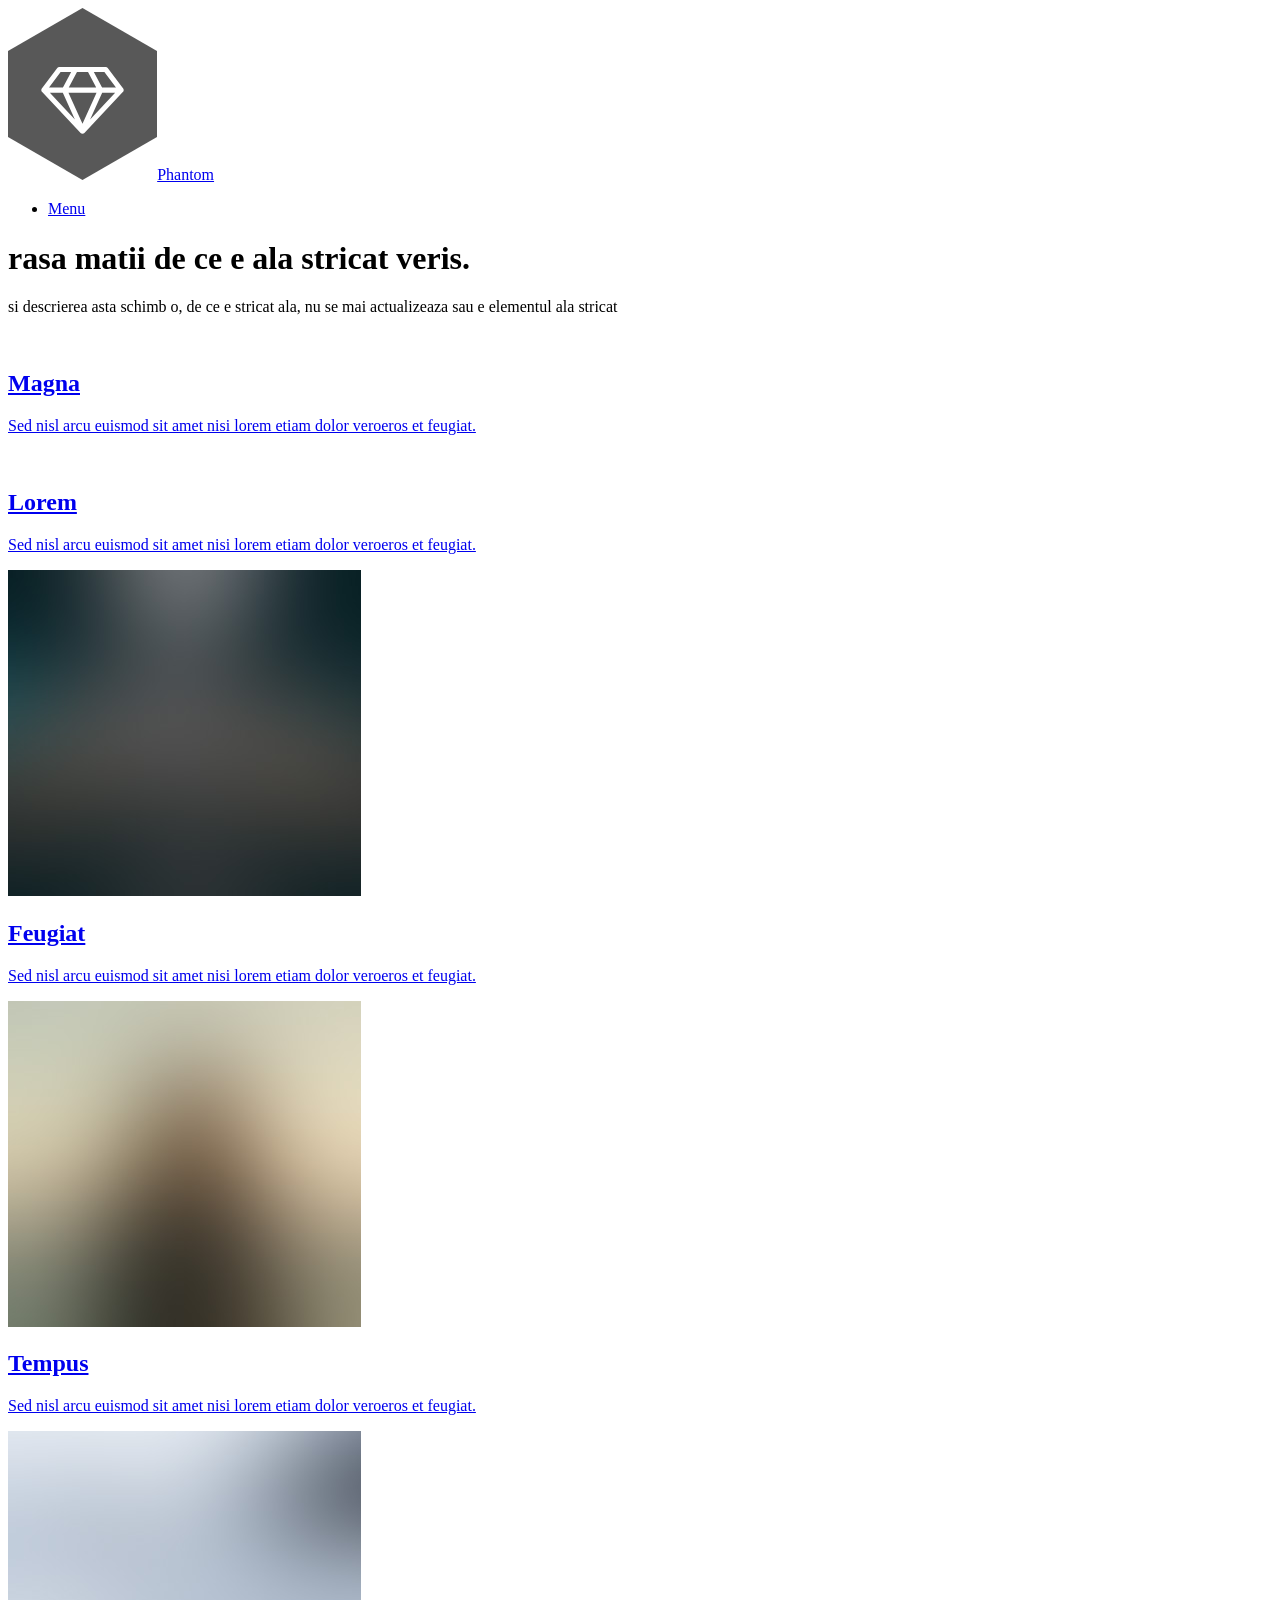
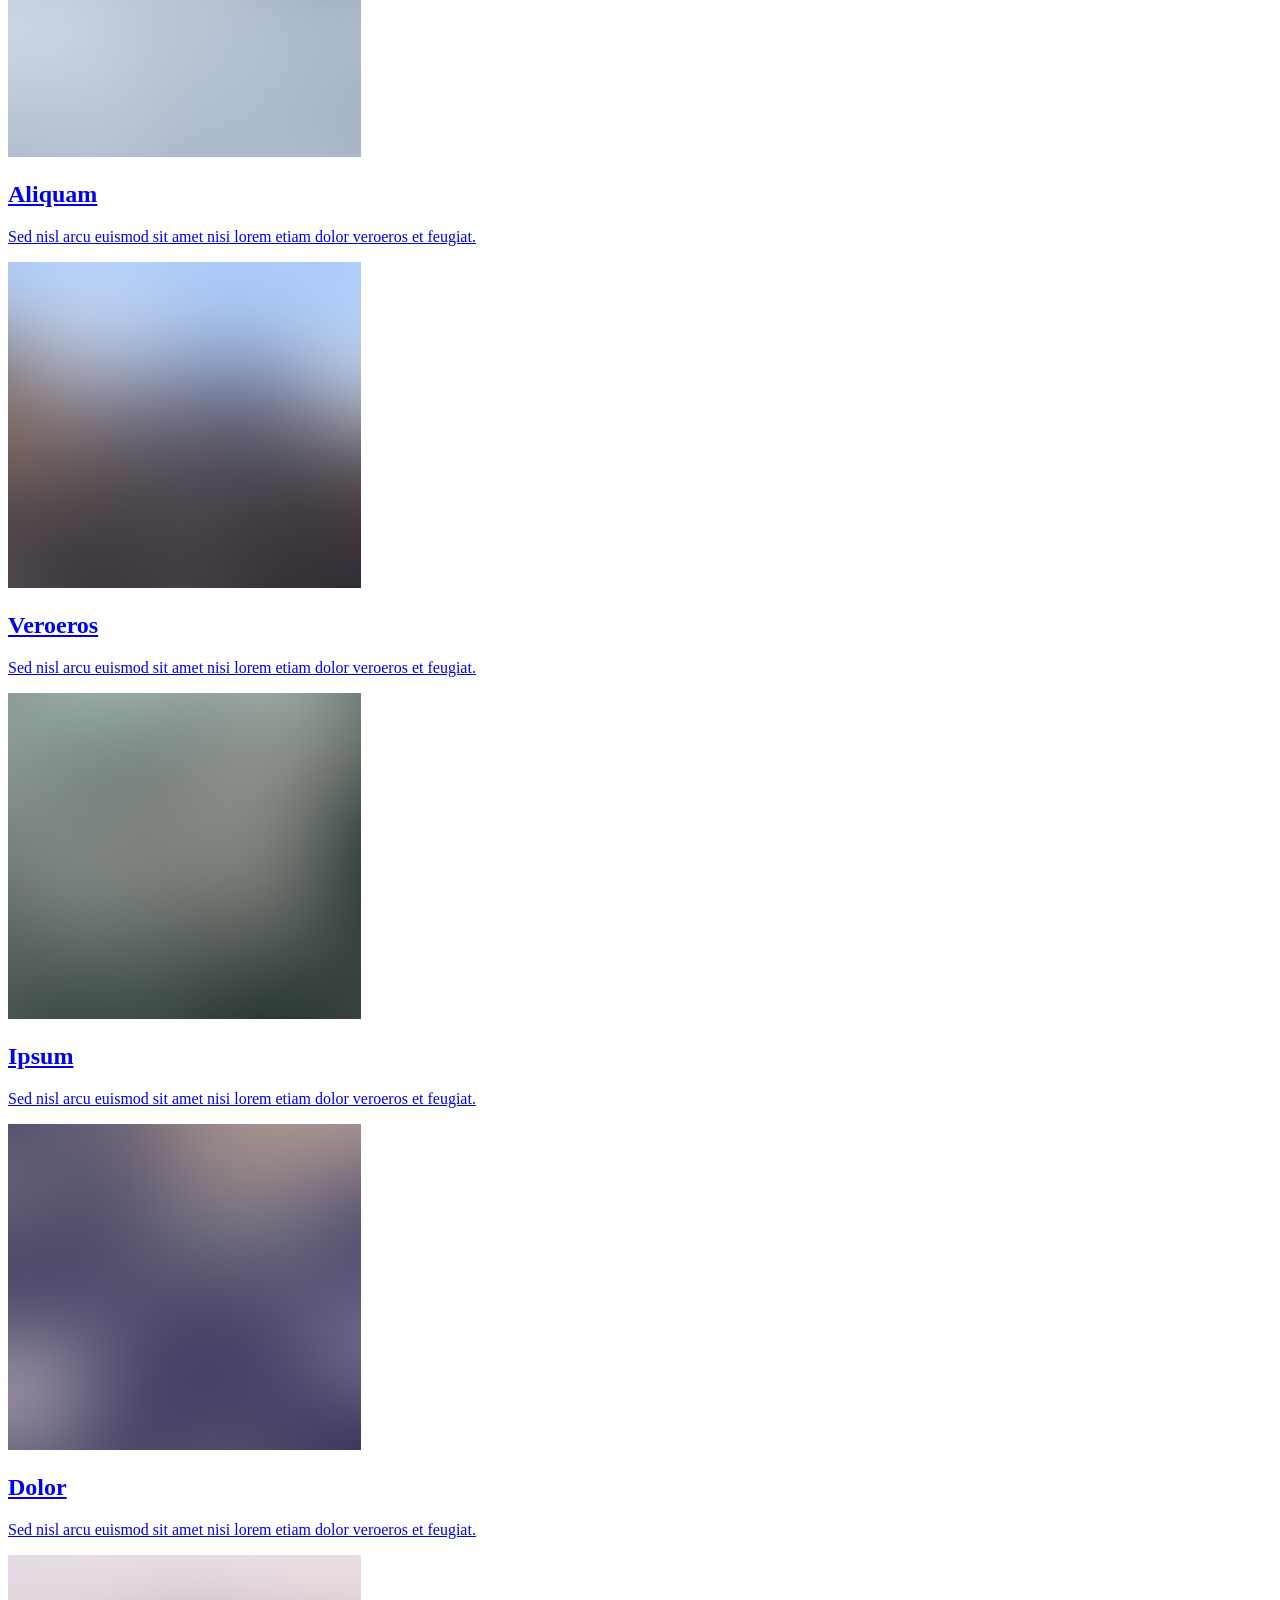
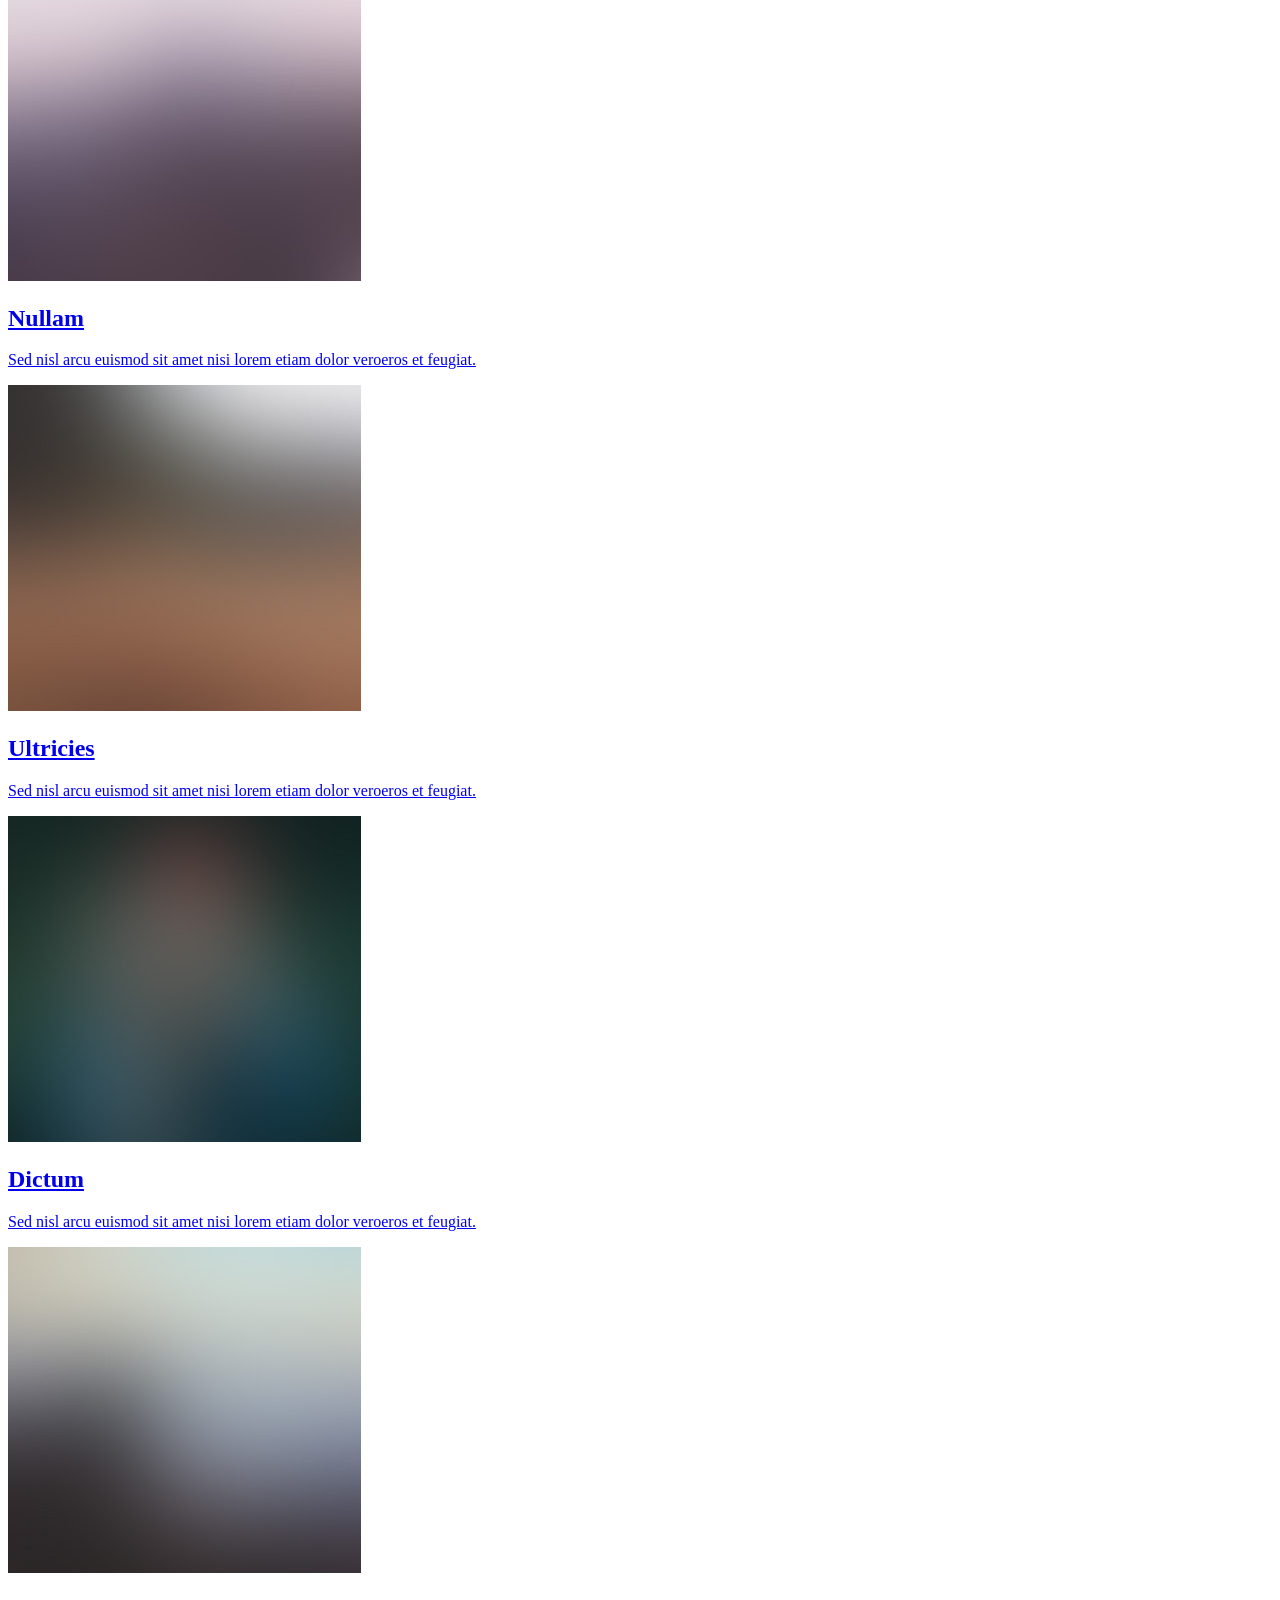
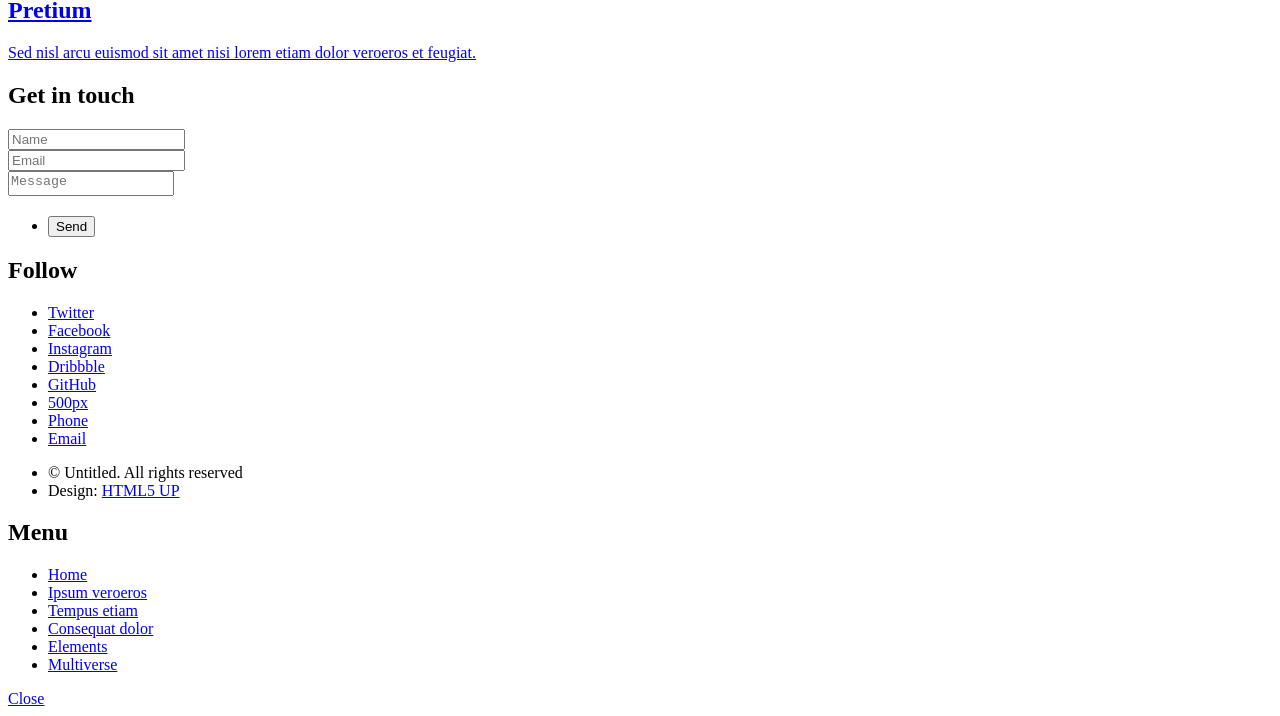
==== index.html @ 60077bcd "start from 0" ====
<!DOCTYPE HTML>
<!--
	Phantom by HTML5 UP
	html5up.net | @ajlkn
	Free for personal and commercial use under the CCA 3.0 license (html5up.net/license)
-->
<html>
	<head>
		<title>Phantom by HTML5 UP</title>
		<meta charset="utf-8" />
		<meta name="viewport" content="width=device-width, initial-scale=1, user-scalable=no" />
		<link rel="stylesheet" href="assets/css/main.css" />
		<noscript><link rel="stylesheet" href="assets/css/noscript.css" /></noscript>
	</head>
	<body class="is-preload">
		<!-- Wrapper -->
			<div id="wrapper">

				<!-- Header -->
					<header id="header">
						<div class="inner">

							<!-- Logo -->
								<a href="index.html" class="logo">
									<span class="symbol"><img src="images/logo.svg" alt="" /></span><span class="title">Phantom</span>
								</a>

							<!-- Nav -->
								<nav>
									<ul>
										<li><a href="#menu">Menu</a></li>
									</ul>
								</nav>

						</div>
					</header>

				<!-- Menu -->
					<nav id="menu">
						<h2>Menu</h2>
						<ul>
							<li><a href="index.html">Home</a></li>
							<li><a href="generic.html">Ipsum veroeros</a></li>
							<li><a href="generic.html">Tempus etiam</a></li>
							<li><a href="generic.html">Consequat dolor</a></li>
							<li><a href="elements.html">Elements</a></li>
							<li><a href="multiverse/index.html">Multiverse</a></li>
						</ul>
					</nav>

				<!-- Main -->
					<div id="main">
						<div class="inner">
							<header>
								<h1>rasa matii de ce e ala stricat veris</a>.</h1>
								<p>
									si descrierea asta schimb o, de ce e stricat ala, nu se mai actualizeaza sau e elementul ala stricat
								</p>
							</header>
							<section class="tiles">
								<article class="style1">
									<span class="image">
										<img src="images/pic01.jpg" alt="" />
									</span>
									<a href="generic.html">
										<h2>Magna</h2>
										<div class="content">
											<p>Sed nisl arcu euismod sit amet nisi lorem etiam dolor veroeros et feugiat.</p>
										</div>
									</a>
								</article>
								<article class="style2">
									<span class="image">
										<img src="images/pic02.jpg" alt="" />
									</span>
									<a href="generic.html">
										<h2>Lorem</h2>
										<div class="content">
											<p>Sed nisl arcu euismod sit amet nisi lorem etiam dolor veroeros et feugiat.</p>
										</div>
									</a>
								</article>
								<article class="style3">
									<span class="image">
										<img src="images/pic03.jpg" alt="" />
									</span>
									<a href="generic.html">
										<h2>Feugiat</h2>
										<div class="content">
											<p>Sed nisl arcu euismod sit amet nisi lorem etiam dolor veroeros et feugiat.</p>
										</div>
									</a>
								</article>
								<article class="style4">
									<span class="image">
										<img src="images/pic04.jpg" alt="" />
									</span>
									<a href="generic.html">
										<h2>Tempus</h2>
										<div class="content">
											<p>Sed nisl arcu euismod sit amet nisi lorem etiam dolor veroeros et feugiat.</p>
										</div>
									</a>
								</article>
								<article class="style5">
									<span class="image">
										<img src="images/pic05.jpg" alt="" />
									</span>
									<a href="generic.html">
										<h2>Aliquam</h2>
										<div class="content">
											<p>Sed nisl arcu euismod sit amet nisi lorem etiam dolor veroeros et feugiat.</p>
										</div>
									</a>
								</article>
								<article class="style6">
									<span class="image">
										<img src="images/pic06.jpg" alt="" />
									</span>
									<a href="generic.html">
										<h2>Veroeros</h2>
										<div class="content">
											<p>Sed nisl arcu euismod sit amet nisi lorem etiam dolor veroeros et feugiat.</p>
										</div>
									</a>
								</article>
								<article class="style2">
									<span class="image">
										<img src="images/pic07.jpg" alt="" />
									</span>
									<a href="generic.html">
										<h2>Ipsum</h2>
										<div class="content">
											<p>Sed nisl arcu euismod sit amet nisi lorem etiam dolor veroeros et feugiat.</p>
										</div>
									</a>
								</article>
								<article class="style3">
									<span class="image">
										<img src="images/pic08.jpg" alt="" />
									</span>
									<a href="generic.html">
										<h2>Dolor</h2>
										<div class="content">
											<p>Sed nisl arcu euismod sit amet nisi lorem etiam dolor veroeros et feugiat.</p>
										</div>
									</a>
								</article>
								<article class="style1">
									<span class="image">
										<img src="images/pic09.jpg" alt="" />
									</span>
									<a href="generic.html">
										<h2>Nullam</h2>
										<div class="content">
											<p>Sed nisl arcu euismod sit amet nisi lorem etiam dolor veroeros et feugiat.</p>
										</div>
									</a>
								</article>
								<article class="style5">
									<span class="image">
										<img src="images/pic10.jpg" alt="" />
									</span>
									<a href="generic.html">
										<h2>Ultricies</h2>
										<div class="content">
											<p>Sed nisl arcu euismod sit amet nisi lorem etiam dolor veroeros et feugiat.</p>
										</div>
									</a>
								</article>
								<article class="style6">
									<span class="image">
										<img src="images/pic11.jpg" alt="" />
									</span>
									<a href="generic.html">
										<h2>Dictum</h2>
										<div class="content">
											<p>Sed nisl arcu euismod sit amet nisi lorem etiam dolor veroeros et feugiat.</p>
										</div>
									</a>
								</article>
								<article class="style4">
									<span class="image">
										<img src="images/pic12.jpg" alt="" />
									</span>
									<a href="generic.html">
										<h2>Pretium</h2>
										<div class="content">
											<p>Sed nisl arcu euismod sit amet nisi lorem etiam dolor veroeros et feugiat.</p>
										</div>
									</a>
								</article>
							</section>
						</div>
					</div>

				<!-- Footer -->
					<footer id="footer">
						<div class="inner">
							<section>
								<h2>Get in touch</h2>
								<form method="post" action="#">
									<div class="fields">
										<div class="field half">
											<input type="text" name="name" id="name" placeholder="Name" />
										</div>
										<div class="field half">
											<input type="email" name="email" id="email" placeholder="Email" />
										</div>
										<div class="field">
											<textarea name="message" id="message" placeholder="Message"></textarea>
										</div>
									</div>
									<ul class="actions">
										<li><input type="submit" value="Send" class="primary" /></li>
									</ul>
								</form>
							</section>
							<section>
								<h2>Follow</h2>
								<ul class="icons">
									<li><a href="#" class="icon brands style2 fa-twitter"><span class="label">Twitter</span></a></li>
									<li><a href="#" class="icon brands style2 fa-facebook-f"><span class="label">Facebook</span></a></li>
									<li><a href="#" class="icon brands style2 fa-instagram"><span class="label">Instagram</span></a></li>
									<li><a href="#" class="icon brands style2 fa-dribbble"><span class="label">Dribbble</span></a></li>
									<li><a href="#" class="icon brands style2 fa-github"><span class="label">GitHub</span></a></li>
									<li><a href="#" class="icon brands style2 fa-500px"><span class="label">500px</span></a></li>
									<li><a href="#" class="icon solid style2 fa-phone"><span class="label">Phone</span></a></li>
									<li><a href="#" class="icon solid style2 fa-envelope"><span class="label">Email</span></a></li>
								</ul>
							</section>
							<ul class="copyright">
								<li>&copy; Untitled. All rights reserved</li><li>Design: <a href="http://html5up.net">HTML5 UP</a></li>
							</ul>
						</div>
					</footer>

			</div>

		<!-- Scripts -->
			<script src="assets/js/jquery.min.js"></script>
			<script src="assets/js/browser.min.js"></script>
			<script src="assets/js/breakpoints.min.js"></script>
			<script src="assets/js/util.js"></script>
			<script src="assets/js/main.js"></script>

	</body>
</html>
---- assets/css/main.css ----
@import url(fontawesome-all.min.css);
@import url("https://fonts.googleapis.com/css?family=Source+Sans+Pro:300,700,900");

/*
	Phantom by HTML5 UP
	html5up.net | @ajlkn
	Free for personal and commercial use under the CCA 3.0 license (html5up.net/license)
*/

html, body, div, span, applet, object,
iframe, h1, h2, h3, h4, h5, h6, p, blockquote,
pre, a, abbr, acronym, address, big, cite,
code, del, dfn, em, img, ins, kbd, q, s, samp,
small, strike, strong, sub, sup, tt, var, b,
u, i, center, dl, dt, dd, ol, ul, li, fieldset,
form, label, legend, table, caption, tbody,
tfoot, thead, tr, th, td, article, aside,
canvas, details, embed, figure, figcaption,
footer, header, hgroup, menu, nav, output, ruby,
section, summary, time, mark, audio, video {
	margin: 0;
	padding: 0;
	border: 0;
	font-size: 100%;
	font: inherit;
	vertical-align: baseline;}

article, aside, details, figcaption, figure,
footer, header, hgroup, menu, nav, section {
	display: block;}

body {
	line-height: 1;
}

ol, ul {
	list-style: none;
}

blockquote, q {
	quotes: none;
}

	blockquote:before, blockquote:after, q:before, q:after {
		content: '';
		content: none;
	}

table {
	border-collapse: collapse;
	border-spacing: 0;
}

body {
	-webkit-text-size-adjust: none;
}

mark {
	background-color: transparent;
	color: inherit;
}

input::-moz-focus-inner {
	border: 0;
	padding: 0;
}

input, select, textarea {
	-moz-appearance: none;
	-webkit-appearance: none;
	-ms-appearance: none;
	appearance: none;
}

/* Basic */

	@-ms-viewport {
		width: device-width;
	}

	body {
		-ms-overflow-style: scrollbar;
	}

	@media screen and (max-width: 480px) {

		html, body {
			min-width: 320px;
		}

	}

	html {
		box-sizing: border-box;
	}

	*, *:before, *:after {
		box-sizing: inherit;
	}

	body {
		background: #ffffff;
	}

		body.is-preload *, body.is-preload *:before, body.is-preload *:after {
			-moz-animation: none !important;
			-webkit-animation: none !important;
			-ms-animation: none !important;
			animation: none !important;
			-moz-transition: none !important;
			-webkit-transition: none !important;
			-ms-transition: none !important;
			transition: none !important;
		}

/* Type */

	body, input, select, textarea {
		color: #585858;
		font-family: "Source Sans Pro", Helvetica, sans-serif;
		font-size: 16pt;
		font-weight: 300;
		line-height: 1.75;
	}

		@media screen and (max-width: 1680px) {

			body, input, select, textarea {
				font-size: 14pt;
			}

		}

		@media screen and (max-width: 1280px) {

			body, input, select, textarea {
				font-size: 12pt;
			}

		}

	a {
		-moz-transition: border-bottom-color 0.2s ease, color 0.2s ease;
		-webkit-transition: border-bottom-color 0.2s ease, color 0.2s ease;
		-ms-transition: border-bottom-color 0.2s ease, color 0.2s ease;
		transition: border-bottom-color 0.2s ease, color 0.2s ease;
		text-decoration: none;
		color: #585858;
		border-bottom: dotted 1px rgba(88, 88, 88, 0.5);
	}

		a:hover {
			border-bottom-color: transparent;
			color: #f2849e !important;
		}

	strong, b {
		font-weight: 900;
	}

	em, i {
		font-style: italic;
	}

	p {
		margin: 0 0 2em 0;
	}

	h1 {
		font-size: 2.75em;
		font-weight: 700;
		line-height: 1.3;
		margin: 0 0 1em 0;
		letter-spacing: -0.035em;
	}

		h1 a {
			color: inherit;
		}

		@media screen and (max-width: 736px) {

			h1 {
				font-size: 2em;
				margin: 0 0 1em 0;
			}

		}

		@media screen and (max-width: 360px) {

			h1 {
				font-size: 1.75em;
			}

		}

	h2, h3, h4, h5, h6 {
		font-weight: 900;
		line-height: 1.5;
		margin: 0 0 2em 0;
		text-transform: uppercase;
		letter-spacing: 0.35em;
	}

		h2 a, h3 a, h4 a, h5 a, h6 a {
			color: inherit;
		}

	h2 {
		font-size: 1.1em;
	}

	h3 {
		font-size: 1em;
	}

	h4 {
		font-size: 0.8em;
	}

	h5 {
		font-size: 0.8em;
	}

	h6 {
		font-size: 0.8em;
	}

	@media screen and (max-width: 980px) {

		h1 br, h2 br, h3 br, h4 br, h5 br, h6 br {
			display: none;
		}

	}

	@media screen and (max-width: 736px) {

		h2 {
			font-size: 1em;
		}

		h3 {
			font-size: 0.8em;
		}

	}

	sub {
		font-size: 0.8em;
		position: relative;
		top: 0.5em;
	}

	sup {
		font-size: 0.8em;
		position: relative;
		top: -0.5em;
	}

	blockquote {
		border-left: solid 4px #c9c9c9;
		font-style: italic;
		margin: 0 0 2em 0;
		padding: 0.5em 0 0.5em 2em;
	}

	code {
		background: rgba(144, 144, 144, 0.075);
		border-radius: 4px;
		border: solid 1px #c9c9c9;
		font-family: "Courier New", monospace;
		font-size: 0.9em;
		margin: 0 0.25em;
		padding: 0.25em 0.65em;
	}

	pre {
		-webkit-overflow-scrolling: touch;
		font-family: "Courier New", monospace;
		font-size: 0.9em;
		margin: 0 0 2em 0;
	}

		pre code {
			display: block;
			line-height: 1.75;
			padding: 1em 1.5em;
			overflow-x: auto;
		}

	hr {
		border: 0;
		border-bottom: solid 1px #c9c9c9;
		margin: 2em 0;
	}

		hr.major {
			margin: 3em 0;
		}

	.align-left {
		text-align: left;
	}

	.align-center {
		text-align: center;
	}

	.align-right {
		text-align: right;
	}

/* Row */

	.row {
		display: flex;
		flex-wrap: wrap;
		box-sizing: border-box;
		align-items: stretch;
	}

		.row > * {
			box-sizing: border-box;
		}

		.row.gtr-uniform > * > :last-child {
			margin-bottom: 0;
		}

		.row.aln-left {
			justify-content: flex-start;
		}

		.row.aln-center {
			justify-content: center;
		}

		.row.aln-right {
			justify-content: flex-end;
		}

		.row.aln-top {
			align-items: flex-start;
		}

		.row.aln-middle {
			align-items: center;
		}

		.row.aln-bottom {
			align-items: flex-end;
		}

		.row > .imp {
			order: -1;
		}

		.row > .col-1 {
			width: 8.33333%;
		}

		.row > .off-1 {
			margin-left: 8.33333%;
		}

		.row > .col-2 {
			width: 16.66667%;
		}

		.row > .off-2 {
			margin-left: 16.66667%;
		}

		.row > .col-3 {
			width: 25%;
		}

		.row > .off-3 {
			margin-left: 25%;
		}

		.row > .col-4 {
			width: 33.33333%;
		}

		.row > .off-4 {
			margin-left: 33.33333%;
		}

		.row > .col-5 {
			width: 41.66667%;
		}

		.row > .off-5 {
			margin-left: 41.66667%;
		}

		.row > .col-6 {
			width: 50%;
		}

		.row > .off-6 {
			margin-left: 50%;
		}

		.row > .col-7 {
			width: 58.33333%;
		}

		.row > .off-7 {
			margin-left: 58.33333%;
		}

		.row > .col-8 {
			width: 66.66667%;
		}

		.row > .off-8 {
			margin-left: 66.66667%;
		}

		.row > .col-9 {
			width: 75%;
		}

		.row > .off-9 {
			margin-left: 75%;
		}

		.row > .col-10 {
			width: 83.33333%;
		}

		.row > .off-10 {
			margin-left: 83.33333%;
		}

		.row > .col-11 {
			width: 91.66667%;
		}

		.row > .off-11 {
			margin-left: 91.66667%;
		}

		.row > .col-12 {
			width: 100%;
		}

		.row > .off-12 {
			margin-left: 100%;
		}

		.row.gtr-0 {
			margin-top: 0;
			margin-left: 0em;
		}

			.row.gtr-0 > * {
				padding: 0 0 0 0em;
			}

			.row.gtr-0.gtr-uniform {
				margin-top: 0em;
			}

				.row.gtr-0.gtr-uniform > * {
					padding-top: 0em;
				}

		.row.gtr-25 {
			margin-top: 0;
			margin-left: -0.5em;
		}

			.row.gtr-25 > * {
				padding: 0 0 0 0.5em;
			}

			.row.gtr-25.gtr-uniform {
				margin-top: -0.5em;
			}

				.row.gtr-25.gtr-uniform > * {
					padding-top: 0.5em;
				}

		.row.gtr-50 {
			margin-top: 0;
			margin-left: -1em;
		}

			.row.gtr-50 > * {
				padding: 0 0 0 1em;
			}

			.row.gtr-50.gtr-uniform {
				margin-top: -1em;
			}

				.row.gtr-50.gtr-uniform > * {
					padding-top: 1em;
				}

		.row {
			margin-top: 0;
			margin-left: -2em;
		}

			.row > * {
				padding: 0 0 0 2em;
			}

			.row.gtr-uniform {
				margin-top: -2em;
			}

				.row.gtr-uniform > * {
					padding-top: 2em;
				}

		.row.gtr-150 {
			margin-top: 0;
			margin-left: -3em;
		}

			.row.gtr-150 > * {
				padding: 0 0 0 3em;
			}

			.row.gtr-150.gtr-uniform {
				margin-top: -3em;
			}

				.row.gtr-150.gtr-uniform > * {
					padding-top: 3em;
				}

		.row.gtr-200 {
			margin-top: 0;
			margin-left: -4em;
		}

			.row.gtr-200 > * {
				padding: 0 0 0 4em;
			}

			.row.gtr-200.gtr-uniform {
				margin-top: -4em;
			}

				.row.gtr-200.gtr-uniform > * {
					padding-top: 4em;
				}

		@media screen and (max-width: 1680px) {

			.row {
				display: flex;
				flex-wrap: wrap;
				box-sizing: border-box;
				align-items: stretch;
			}

				.row > * {
					box-sizing: border-box;
				}

				.row.gtr-uniform > * > :last-child {
					margin-bottom: 0;
				}

				.row.aln-left {
					justify-content: flex-start;
				}

				.row.aln-center {
					justify-content: center;
				}

				.row.aln-right {
					justify-content: flex-end;
				}

				.row.aln-top {
					align-items: flex-start;
				}

				.row.aln-middle {
					align-items: center;
				}

				.row.aln-bottom {
					align-items: flex-end;
				}

				.row > .imp-xlarge {
					order: -1;
				}

				.row > .col-1-xlarge {
					width: 8.33333%;
				}

				.row > .off-1-xlarge {
					margin-left: 8.33333%;
				}

				.row > .col-2-xlarge {
					width: 16.66667%;
				}

				.row > .off-2-xlarge {
					margin-left: 16.66667%;
				}

				.row > .col-3-xlarge {
					width: 25%;
				}

				.row > .off-3-xlarge {
					margin-left: 25%;
				}

				.row > .col-4-xlarge {
					width: 33.33333%;
				}

				.row > .off-4-xlarge {
					margin-left: 33.33333%;
				}

				.row > .col-5-xlarge {
					width: 41.66667%;
				}

				.row > .off-5-xlarge {
					margin-left: 41.66667%;
				}

				.row > .col-6-xlarge {
					width: 50%;
				}

				.row > .off-6-xlarge {
					margin-left: 50%;
				}

				.row > .col-7-xlarge {
					width: 58.33333%;
				}

				.row > .off-7-xlarge {
					margin-left: 58.33333%;
				}

				.row > .col-8-xlarge {
					width: 66.66667%;
				}

				.row > .off-8-xlarge {
					margin-left: 66.66667%;
				}

				.row > .col-9-xlarge {
					width: 75%;
				}

				.row > .off-9-xlarge {
					margin-left: 75%;
				}

				.row > .col-10-xlarge {
					width: 83.33333%;
				}

				.row > .off-10-xlarge {
					margin-left: 83.33333%;
				}

				.row > .col-11-xlarge {
					width: 91.66667%;
				}

				.row > .off-11-xlarge {
					margin-left: 91.66667%;
				}

				.row > .col-12-xlarge {
					width: 100%;
				}

				.row > .off-12-xlarge {
					margin-left: 100%;
				}

				.row.gtr-0 {
					margin-top: 0;
					margin-left: 0em;
				}

					.row.gtr-0 > * {
						padding: 0 0 0 0em;
					}

					.row.gtr-0.gtr-uniform {
						margin-top: 0em;
					}

						.row.gtr-0.gtr-uniform > * {
							padding-top: 0em;
						}

				.row.gtr-25 {
					margin-top: 0;
					margin-left: -0.5em;
				}

					.row.gtr-25 > * {
						padding: 0 0 0 0.5em;
					}

					.row.gtr-25.gtr-uniform {
						margin-top: -0.5em;
					}

						.row.gtr-25.gtr-uniform > * {
							padding-top: 0.5em;
						}

				.row.gtr-50 {
					margin-top: 0;
					margin-left: -1em;
				}

					.row.gtr-50 > * {
						padding: 0 0 0 1em;
					}

					.row.gtr-50.gtr-uniform {
						margin-top: -1em;
					}

						.row.gtr-50.gtr-uniform > * {
							padding-top: 1em;
						}

				.row {
					margin-top: 0;
					margin-left: -2em;
				}

					.row > * {
						padding: 0 0 0 2em;
					}

					.row.gtr-uniform {
						margin-top: -2em;
					}

						.row.gtr-uniform > * {
							padding-top: 2em;
						}

				.row.gtr-150 {
					margin-top: 0;
					margin-left: -3em;
				}

					.row.gtr-150 > * {
						padding: 0 0 0 3em;
					}

					.row.gtr-150.gtr-uniform {
						margin-top: -3em;
					}

						.row.gtr-150.gtr-uniform > * {
							padding-top: 3em;
						}

				.row.gtr-200 {
					margin-top: 0;
					margin-left: -4em;
				}

					.row.gtr-200 > * {
						padding: 0 0 0 4em;
					}

					.row.gtr-200.gtr-uniform {
						margin-top: -4em;
					}

						.row.gtr-200.gtr-uniform > * {
							padding-top: 4em;
						}

		}

		@media screen and (max-width: 1280px) {

			.row {
				display: flex;
				flex-wrap: wrap;
				box-sizing: border-box;
				align-items: stretch;
			}

				.row > * {
					box-sizing: border-box;
				}

				.row.gtr-uniform > * > :last-child {
					margin-bottom: 0;
				}

				.row.aln-left {
					justify-content: flex-start;
				}

				.row.aln-center {
					justify-content: center;
				}

				.row.aln-right {
					justify-content: flex-end;
				}

				.row.aln-top {
					align-items: flex-start;
				}

				.row.aln-middle {
					align-items: center;
				}

				.row.aln-bottom {
					align-items: flex-end;
				}

				.row > .imp-large {
					order: -1;
				}

				.row > .col-1-large {
					width: 8.33333%;
				}

				.row > .off-1-large {
					margin-left: 8.33333%;
				}

				.row > .col-2-large {
					width: 16.66667%;
				}

				.row > .off-2-large {
					margin-left: 16.66667%;
				}

				.row > .col-3-large {
					width: 25%;
				}

				.row > .off-3-large {
					margin-left: 25%;
				}

				.row > .col-4-large {
					width: 33.33333%;
				}

				.row > .off-4-large {
					margin-left: 33.33333%;
				}

				.row > .col-5-large {
					width: 41.66667%;
				}

				.row > .off-5-large {
					margin-left: 41.66667%;
				}

				.row > .col-6-large {
					width: 50%;
				}

				.row > .off-6-large {
					margin-left: 50%;
				}

				.row > .col-7-large {
					width: 58.33333%;
				}

				.row > .off-7-large {
					margin-left: 58.33333%;
				}

				.row > .col-8-large {
					width: 66.66667%;
				}

				.row > .off-8-large {
					margin-left: 66.66667%;
				}

				.row > .col-9-large {
					width: 75%;
				}

				.row > .off-9-large {
					margin-left: 75%;
				}

				.row > .col-10-large {
					width: 83.33333%;
				}

				.row > .off-10-large {
					margin-left: 83.33333%;
				}

				.row > .col-11-large {
					width: 91.66667%;
				}

				.row > .off-11-large {
					margin-left: 91.66667%;
				}

				.row > .col-12-large {
					width: 100%;
				}

				.row > .off-12-large {
					margin-left: 100%;
				}

				.row.gtr-0 {
					margin-top: 0;
					margin-left: 0em;
				}

					.row.gtr-0 > * {
						padding: 0 0 0 0em;
					}

					.row.gtr-0.gtr-uniform {
						margin-top: 0em;
					}

						.row.gtr-0.gtr-uniform > * {
							padding-top: 0em;
						}

				.row.gtr-25 {
					margin-top: 0;
					margin-left: -0.5em;
				}

					.row.gtr-25 > * {
						padding: 0 0 0 0.5em;
					}

					.row.gtr-25.gtr-uniform {
						margin-top: -0.5em;
					}

						.row.gtr-25.gtr-uniform > * {
							padding-top: 0.5em;
						}

				.row.gtr-50 {
					margin-top: 0;
					margin-left: -1em;
				}

					.row.gtr-50 > * {
						padding: 0 0 0 1em;
					}

					.row.gtr-50.gtr-uniform {
						margin-top: -1em;
					}

						.row.gtr-50.gtr-uniform > * {
							padding-top: 1em;
						}

				.row {
					margin-top: 0;
					margin-left: -2em;
				}

					.row > * {
						padding: 0 0 0 2em;
					}

					.row.gtr-uniform {
						margin-top: -2em;
					}

						.row.gtr-uniform > * {
							padding-top: 2em;
						}

				.row.gtr-150 {
					margin-top: 0;
					margin-left: -3em;
				}

					.row.gtr-150 > * {
						padding: 0 0 0 3em;
					}

					.row.gtr-150.gtr-uniform {
						margin-top: -3em;
					}

						.row.gtr-150.gtr-uniform > * {
							padding-top: 3em;
						}

				.row.gtr-200 {
					margin-top: 0;
					margin-left: -4em;
				}

					.row.gtr-200 > * {
						padding: 0 0 0 4em;
					}

					.row.gtr-200.gtr-uniform {
						margin-top: -4em;
					}

						.row.gtr-200.gtr-uniform > * {
							padding-top: 4em;
						}

		}

		@media screen and (max-width: 980px) {

			.row {
				display: flex;
				flex-wrap: wrap;
				box-sizing: border-box;
				align-items: stretch;
			}

				.row > * {
					box-sizing: border-box;
				}

				.row.gtr-uniform > * > :last-child {
					margin-bottom: 0;
				}

				.row.aln-left {
					justify-content: flex-start;
				}

				.row.aln-center {
					justify-content: center;
				}

				.row.aln-right {
					justify-content: flex-end;
				}

				.row.aln-top {
					align-items: flex-start;
				}

				.row.aln-middle {
					align-items: center;
				}

				.row.aln-bottom {
					align-items: flex-end;
				}

				.row > .imp-medium {
					order: -1;
				}

				.row > .col-1-medium {
					width: 8.33333%;
				}

				.row > .off-1-medium {
					margin-left: 8.33333%;
				}

				.row > .col-2-medium {
					width: 16.66667%;
				}

				.row > .off-2-medium {
					margin-left: 16.66667%;
				}

				.row > .col-3-medium {
					width: 25%;
				}

				.row > .off-3-medium {
					margin-left: 25%;
				}

				.row > .col-4-medium {
					width: 33.33333%;
				}

				.row > .off-4-medium {
					margin-left: 33.33333%;
				}

				.row > .col-5-medium {
					width: 41.66667%;
				}

				.row > .off-5-medium {
					margin-left: 41.66667%;
				}

				.row > .col-6-medium {
					width: 50%;
				}

				.row > .off-6-medium {
					margin-left: 50%;
				}

				.row > .col-7-medium {
					width: 58.33333%;
				}

				.row > .off-7-medium {
					margin-left: 58.33333%;
				}

				.row > .col-8-medium {
					width: 66.66667%;
				}

				.row > .off-8-medium {
					margin-left: 66.66667%;
				}

				.row > .col-9-medium {
					width: 75%;
				}

				.row > .off-9-medium {
					margin-left: 75%;
				}

				.row > .col-10-medium {
					width: 83.33333%;
				}

				.row > .off-10-medium {
					margin-left: 83.33333%;
				}

				.row > .col-11-medium {
					width: 91.66667%;
				}

				.row > .off-11-medium {
					margin-left: 91.66667%;
				}

				.row > .col-12-medium {
					width: 100%;
				}

				.row > .off-12-medium {
					margin-left: 100%;
				}

				.row.gtr-0 {
					margin-top: 0;
					margin-left: 0em;
				}

					.row.gtr-0 > * {
						padding: 0 0 0 0em;
					}

					.row.gtr-0.gtr-uniform {
						margin-top: 0em;
					}

						.row.gtr-0.gtr-uniform > * {
							padding-top: 0em;
						}

				.row.gtr-25 {
					margin-top: 0;
					margin-left: -0.375em;
				}

					.row.gtr-25 > * {
						padding: 0 0 0 0.375em;
					}

					.row.gtr-25.gtr-uniform {
						margin-top: -0.375em;
					}

						.row.gtr-25.gtr-uniform > * {
							padding-top: 0.375em;
						}

				.row.gtr-50 {
					margin-top: 0;
					margin-left: -0.75em;
				}

					.row.gtr-50 > * {
						padding: 0 0 0 0.75em;
					}

					.row.gtr-50.gtr-uniform {
						margin-top: -0.75em;
					}

						.row.gtr-50.gtr-uniform > * {
							padding-top: 0.75em;
						}

				.row {
					margin-top: 0;
					margin-left: -1.5em;
				}

					.row > * {
						padding: 0 0 0 1.5em;
					}

					.row.gtr-uniform {
						margin-top: -1.5em;
					}

						.row.gtr-uniform > * {
							padding-top: 1.5em;
						}

				.row.gtr-150 {
					margin-top: 0;
					margin-left: -2.25em;
				}

					.row.gtr-150 > * {
						padding: 0 0 0 2.25em;
					}

					.row.gtr-150.gtr-uniform {
						margin-top: -2.25em;
					}

						.row.gtr-150.gtr-uniform > * {
							padding-top: 2.25em;
						}

				.row.gtr-200 {
					margin-top: 0;
					margin-left: -3em;
				}

					.row.gtr-200 > * {
						padding: 0 0 0 3em;
					}

					.row.gtr-200.gtr-uniform {
						margin-top: -3em;
					}

						.row.gtr-200.gtr-uniform > * {
							padding-top: 3em;
						}

		}

		@media screen and (max-width: 736px) {

			.row {
				display: flex;
				flex-wrap: wrap;
				box-sizing: border-box;
				align-items: stretch;
			}

				.row > * {
					box-sizing: border-box;
				}

				.row.gtr-uniform > * > :last-child {
					margin-bottom: 0;
				}

				.row.aln-left {
					justify-content: flex-start;
				}

				.row.aln-center {
					justify-content: center;
				}

				.row.aln-right {
					justify-content: flex-end;
				}

				.row.aln-top {
					align-items: flex-start;
				}

				.row.aln-middle {
					align-items: center;
				}

				.row.aln-bottom {
					align-items: flex-end;
				}

				.row > .imp-small {
					order: -1;
				}

				.row > .col-1-small {
					width: 8.33333%;
				}

				.row > .off-1-small {
					margin-left: 8.33333%;
				}

				.row > .col-2-small {
					width: 16.66667%;
				}

				.row > .off-2-small {
					margin-left: 16.66667%;
				}

				.row > .col-3-small {
					width: 25%;
				}

				.row > .off-3-small {
					margin-left: 25%;
				}

				.row > .col-4-small {
					width: 33.33333%;
				}

				.row > .off-4-small {
					margin-left: 33.33333%;
				}

				.row > .col-5-small {
					width: 41.66667%;
				}

				.row > .off-5-small {
					margin-left: 41.66667%;
				}

				.row > .col-6-small {
					width: 50%;
				}

				.row > .off-6-small {
					margin-left: 50%;
				}

				.row > .col-7-small {
					width: 58.33333%;
				}

				.row > .off-7-small {
					margin-left: 58.33333%;
				}

				.row > .col-8-small {
					width: 66.66667%;
				}

				.row > .off-8-small {
					margin-left: 66.66667%;
				}

				.row > .col-9-small {
					width: 75%;
				}

				.row > .off-9-small {
					margin-left: 75%;
				}

				.row > .col-10-small {
					width: 83.33333%;
				}

				.row > .off-10-small {
					margin-left: 83.33333%;
				}

				.row > .col-11-small {
					width: 91.66667%;
				}

				.row > .off-11-small {
					margin-left: 91.66667%;
				}

				.row > .col-12-small {
					width: 100%;
				}

				.row > .off-12-small {
					margin-left: 100%;
				}

				.row.gtr-0 {
					margin-top: 0;
					margin-left: 0em;
				}

					.row.gtr-0 > * {
						padding: 0 0 0 0em;
					}

					.row.gtr-0.gtr-uniform {
						margin-top: 0em;
					}

						.row.gtr-0.gtr-uniform > * {
							padding-top: 0em;
						}

				.row.gtr-25 {
					margin-top: 0;
					margin-left: -0.25em;
				}

					.row.gtr-25 > * {
						padding: 0 0 0 0.25em;
					}

					.row.gtr-25.gtr-uniform {
						margin-top: -0.25em;
					}

						.row.gtr-25.gtr-uniform > * {
							padding-top: 0.25em;
						}

				.row.gtr-50 {
					margin-top: 0;
					margin-left: -0.5em;
				}

					.row.gtr-50 > * {
						padding: 0 0 0 0.5em;
					}

					.row.gtr-50.gtr-uniform {
						margin-top: -0.5em;
					}

						.row.gtr-50.gtr-uniform > * {
							padding-top: 0.5em;
						}

				.row {
					margin-top: 0;
					margin-left: -1em;
				}

					.row > * {
						padding: 0 0 0 1em;
					}

					.row.gtr-uniform {
						margin-top: -1em;
					}

						.row.gtr-uniform > * {
							padding-top: 1em;
						}

				.row.gtr-150 {
					margin-top: 0;
					margin-left: -1.5em;
				}

					.row.gtr-150 > * {
						padding: 0 0 0 1.5em;
					}

					.row.gtr-150.gtr-uniform {
						margin-top: -1.5em;
					}

						.row.gtr-150.gtr-uniform > * {
							padding-top: 1.5em;
						}

				.row.gtr-200 {
					margin-top: 0;
					margin-left: -2em;
				}

					.row.gtr-200 > * {
						padding: 0 0 0 2em;
					}

					.row.gtr-200.gtr-uniform {
						margin-top: -2em;
					}

						.row.gtr-200.gtr-uniform > * {
							padding-top: 2em;
						}

		}

		@media screen and (max-width: 480px) {

			.row {
				display: flex;
				flex-wrap: wrap;
				box-sizing: border-box;
				align-items: stretch;
			}

				.row > * {
					box-sizing: border-box;
				}

				.row.gtr-uniform > * > :last-child {
					margin-bottom: 0;
				}

				.row.aln-left {
					justify-content: flex-start;
				}

				.row.aln-center {
					justify-content: center;
				}

				.row.aln-right {
					justify-content: flex-end;
				}

				.row.aln-top {
					align-items: flex-start;
				}

				.row.aln-middle {
					align-items: center;
				}

				.row.aln-bottom {
					align-items: flex-end;
				}

				.row > .imp-xsmall {
					order: -1;
				}

				.row > .col-1-xsmall {
					width: 8.33333%;
				}

				.row > .off-1-xsmall {
					margin-left: 8.33333%;
				}

				.row > .col-2-xsmall {
					width: 16.66667%;
				}

				.row > .off-2-xsmall {
					margin-left: 16.66667%;
				}

				.row > .col-3-xsmall {
					width: 25%;
				}

				.row > .off-3-xsmall {
					margin-left: 25%;
				}

				.row > .col-4-xsmall {
					width: 33.33333%;
				}

				.row > .off-4-xsmall {
					margin-left: 33.33333%;
				}

				.row > .col-5-xsmall {
					width: 41.66667%;
				}

				.row > .off-5-xsmall {
					margin-left: 41.66667%;
				}

				.row > .col-6-xsmall {
					width: 50%;
				}

				.row > .off-6-xsmall {
					margin-left: 50%;
				}

				.row > .col-7-xsmall {
					width: 58.33333%;
				}

				.row > .off-7-xsmall {
					margin-left: 58.33333%;
				}

				.row > .col-8-xsmall {
					width: 66.66667%;
				}

				.row > .off-8-xsmall {
					margin-left: 66.66667%;
				}

				.row > .col-9-xsmall {
					width: 75%;
				}

				.row > .off-9-xsmall {
					margin-left: 75%;
				}

				.row > .col-10-xsmall {
					width: 83.33333%;
				}

				.row > .off-10-xsmall {
					margin-left: 83.33333%;
				}

				.row > .col-11-xsmall {
					width: 91.66667%;
				}

				.row > .off-11-xsmall {
					margin-left: 91.66667%;
				}

				.row > .col-12-xsmall {
					width: 100%;
				}

				.row > .off-12-xsmall {
					margin-left: 100%;
				}

				.row.gtr-0 {
					margin-top: 0;
					margin-left: 0em;
				}

					.row.gtr-0 > * {
						padding: 0 0 0 0em;
					}

					.row.gtr-0.gtr-uniform {
						margin-top: 0em;
					}

						.row.gtr-0.gtr-uniform > * {
							padding-top: 0em;
						}

				.row.gtr-25 {
					margin-top: 0;
					margin-left: -0.25em;
				}

					.row.gtr-25 > * {
						padding: 0 0 0 0.25em;
					}

					.row.gtr-25.gtr-uniform {
						margin-top: -0.25em;
					}

						.row.gtr-25.gtr-uniform > * {
							padding-top: 0.25em;
						}

				.row.gtr-50 {
					margin-top: 0;
					margin-left: -0.5em;
				}

					.row.gtr-50 > * {
						padding: 0 0 0 0.5em;
					}

					.row.gtr-50.gtr-uniform {
						margin-top: -0.5em;
					}

						.row.gtr-50.gtr-uniform > * {
							padding-top: 0.5em;
						}

				.row {
					margin-top: 0;
					margin-left: -1em;
				}

					.row > * {
						padding: 0 0 0 1em;
					}

					.row.gtr-uniform {
						margin-top: -1em;
					}

						.row.gtr-uniform > * {
							padding-top: 1em;
						}

				.row.gtr-150 {
					margin-top: 0;
					margin-left: -1.5em;
				}

					.row.gtr-150 > * {
						padding: 0 0 0 1.5em;
					}

					.row.gtr-150.gtr-uniform {
						margin-top: -1.5em;
					}

						.row.gtr-150.gtr-uniform > * {
							padding-top: 1.5em;
						}

				.row.gtr-200 {
					margin-top: 0;
					margin-left: -2em;
				}

					.row.gtr-200 > * {
						padding: 0 0 0 2em;
					}

					.row.gtr-200.gtr-uniform {
						margin-top: -2em;
					}

						.row.gtr-200.gtr-uniform > * {
							padding-top: 2em;
						}

		}

/* Section/Article */

	section.special, article.special {
		text-align: center;
	}

	header p {
		margin-top: -1em;
	}

	@media screen and (max-width: 736px) {

		header p {
			margin-top: 0;
		}

	}

/* Icon */

	.icon {
		text-decoration: none;
		border-bottom: none;
		position: relative;
	}

		.icon:before {
			-moz-osx-font-smoothing: grayscale;
			-webkit-font-smoothing: antialiased;
			display: inline-block;
			font-style: normal;
			font-variant: normal;
			text-rendering: auto;
			line-height: 1;
			text-transform: none !important;
			font-family: 'Font Awesome 5 Free';
			font-weight: 400;
		}

		.icon > .label {
			display: none;
		}

		.icon:before {
			line-height: inherit;
		}

		.icon.solid:before {
			font-weight: 900;
		}

		.icon.brands:before {
			font-family: 'Font Awesome 5 Brands';
		}

		.icon.style2 {
			-moz-transition: background-color 0.2s ease-in-out, color 0.2s ease-in-out, border-color 0.2s ease-in-out;
			-webkit-transition: background-color 0.2s ease-in-out, color 0.2s ease-in-out, border-color 0.2s ease-in-out;
			-ms-transition: background-color 0.2s ease-in-out, color 0.2s ease-in-out, border-color 0.2s ease-in-out;
			transition: background-color 0.2s ease-in-out, color 0.2s ease-in-out, border-color 0.2s ease-in-out;
			background-color: transparent;
			border: solid 1px #c9c9c9;
			border-radius: 4px;
			width: 2.65em;
			height: 2.65em;
			display: inline-block;
			text-align: center;
			line-height: 2.65em;
			color: inherit;
		}

			.icon.style2:before {
				font-size: 1.1em;
			}

			.icon.style2:hover {
				color: #f2849e;
				border-color: #f2849e;
			}

			.icon.style2:active {
				background-color: rgba(242, 132, 158, 0.1);
			}

/* List */

	ol {
		list-style: decimal;
		margin: 0 0 2em 0;
		padding-left: 1.25em;
	}

		ol li {
			padding-left: 0.25em;
		}

	ul {
		list-style: disc;
		margin: 0 0 2em 0;
		padding-left: 1em;
	}

		ul li {
			padding-left: 0.5em;
		}

		ul.alt {
			list-style: none;
			padding-left: 0;
		}

			ul.alt li {
				border-top: solid 1px #c9c9c9;
				padding: 0.5em 0;
			}

				ul.alt li:first-child {
					border-top: 0;
					padding-top: 0;
				}

	dl {
		margin: 0 0 2em 0;
	}

		dl dt {
			display: block;
			font-weight: 900;
			margin: 0 0 1em 0;
		}

		dl dd {
			margin-left: 2em;
		}

/* Actions */

	ul.actions {
		display: -moz-flex;
		display: -webkit-flex;
		display: -ms-flex;
		display: flex;
		cursor: default;
		list-style: none;
		margin-left: -1em;
		padding-left: 0;
	}

		ul.actions li {
			padding: 0 0 0 1em;
			vertical-align: middle;
		}

		ul.actions.special {
			-moz-justify-content: center;
			-webkit-justify-content: center;
			-ms-justify-content: center;
			justify-content: center;
			width: 100%;
			margin-left: 0;
		}

			ul.actions.special li:first-child {
				padding-left: 0;
			}

		ul.actions.stacked {
			-moz-flex-direction: column;
			-webkit-flex-direction: column;
			-ms-flex-direction: column;
			flex-direction: column;
			margin-left: 0;
		}

			ul.actions.stacked li {
				padding: 1.3em 0 0 0;
			}

				ul.actions.stacked li:first-child {
					padding-top: 0;
				}

		ul.actions.fit {
			width: calc(100% + 1em);
		}

			ul.actions.fit li {
				-moz-flex-grow: 1;
				-webkit-flex-grow: 1;
				-ms-flex-grow: 1;
				flex-grow: 1;
				-moz-flex-shrink: 1;
				-webkit-flex-shrink: 1;
				-ms-flex-shrink: 1;
				flex-shrink: 1;
				width: 100%;
			}

				ul.actions.fit li > * {
					width: 100%;
				}

			ul.actions.fit.stacked {
				width: 100%;
			}

		@media screen and (max-width: 480px) {

			ul.actions:not(.fixed) {
				-moz-flex-direction: column;
				-webkit-flex-direction: column;
				-ms-flex-direction: column;
				flex-direction: column;
				margin-left: 0;
				width: 100% !important;
			}

				ul.actions:not(.fixed) li {
					-moz-flex-grow: 1;
					-webkit-flex-grow: 1;
					-ms-flex-grow: 1;
					flex-grow: 1;
					-moz-flex-shrink: 1;
					-webkit-flex-shrink: 1;
					-ms-flex-shrink: 1;
					flex-shrink: 1;
					padding: 1em 0 0 0;
					text-align: center;
					width: 100%;
				}

					ul.actions:not(.fixed) li > * {
						width: 100%;
					}

					ul.actions:not(.fixed) li:first-child {
						padding-top: 0;
					}

					ul.actions:not(.fixed) li input[type="submit"],
					ul.actions:not(.fixed) li input[type="reset"],
					ul.actions:not(.fixed) li input[type="button"],
					ul.actions:not(.fixed) li button,
					ul.actions:not(.fixed) li .button {
						width: 100%;
					}

						ul.actions:not(.fixed) li input[type="submit"].icon:before,
						ul.actions:not(.fixed) li input[type="reset"].icon:before,
						ul.actions:not(.fixed) li input[type="button"].icon:before,
						ul.actions:not(.fixed) li button.icon:before,
						ul.actions:not(.fixed) li .button.icon:before {
							margin-left: -0.5rem;
						}

		}

/* Icons */

	ul.icons {
		cursor: default;
		list-style: none;
		padding-left: 0;
		margin: -1em 0 2em -1em;
	}

		ul.icons li {
			display: inline-block;
			padding: 1em 0 0 1em;
		}

/* Form */

	form {
		margin: 0 0 2em 0;
		overflow-x: hidden;
	}

		form > :last-child {
			margin-bottom: 0;
		}

		form > .fields {
			display: -moz-flex;
			display: -webkit-flex;
			display: -ms-flex;
			display: flex;
			-moz-flex-wrap: wrap;
			-webkit-flex-wrap: wrap;
			-ms-flex-wrap: wrap;
			flex-wrap: wrap;
			width: calc(100% + 3em);
			margin: -1.5em 0 2em -1.5em;
		}

			form > .fields > .field {
				-moz-flex-grow: 0;
				-webkit-flex-grow: 0;
				-ms-flex-grow: 0;
				flex-grow: 0;
				-moz-flex-shrink: 0;
				-webkit-flex-shrink: 0;
				-ms-flex-shrink: 0;
				flex-shrink: 0;
				padding: 1.5em 0 0 1.5em;
				width: calc(100% - 1.5em);
			}

				form > .fields > .field.half {
					width: calc(50% - 0.75em);
				}

				form > .fields > .field.third {
					width: calc(100%/3 - 0.5em);
				}

				form > .fields > .field.quarter {
					width: calc(25% - 0.375em);
				}

		@media screen and (max-width: 480px) {

			form > .fields {
				width: calc(100% + 3em);
				margin: -1.5em 0 2em -1.5em;
			}

				form > .fields > .field {
					padding: 1.5em 0 0 1.5em;
					width: calc(100% - 1.5em);
				}

					form > .fields > .field.half {
						width: calc(100% - 1.5em);
					}

					form > .fields > .field.third {
						width: calc(100% - 1.5em);
					}

					form > .fields > .field.quarter {
						width: calc(100% - 1.5em);
					}

		}

	label {
		display: block;
		font-size: 0.9em;
		font-weight: 900;
		margin: 0 0 1em 0;
	}

	input[type="text"],
	input[type="password"],
	input[type="email"],
	input[type="tel"],
	select,
	textarea {
		-moz-appearance: none;
		-webkit-appearance: none;
		-ms-appearance: none;
		appearance: none;
		background-color: transparent;
		border: none;
		border-radius: 0;
		border-bottom: solid 1px #c9c9c9;
		color: inherit;
		display: block;
		outline: 0;
		padding: 0;
		text-decoration: none;
		width: 100%;
	}

		input[type="text"]:invalid,
		input[type="password"]:invalid,
		input[type="email"]:invalid,
		input[type="tel"]:invalid,
		select:invalid,
		textarea:invalid {
			box-shadow: none;
		}

		input[type="text"]:focus,
		input[type="password"]:focus,
		input[type="email"]:focus,
		input[type="tel"]:focus,
		select:focus,
		textarea:focus {
			border-bottom-color: #f2849e;
			box-shadow: inset 0 -1px 0 0 #f2849e;
		}

	select {
		background-image: url("data:image/svg+xml;charset=utf8,%3Csvg xmlns='http://www.w3.org/2000/svg' width='40' height='40' preserveAspectRatio='none' viewBox='0 0 40 40'%3E%3Cpath d='M9.4,12.3l10.4,10.4l10.4-10.4c0.2-0.2,0.5-0.4,0.9-0.4c0.3,0,0.6,0.1,0.9,0.4l3.3,3.3c0.2,0.2,0.4,0.5,0.4,0.9 c0,0.4-0.1,0.6-0.4,0.9L20.7,31.9c-0.2,0.2-0.5,0.4-0.9,0.4c-0.3,0-0.6-0.1-0.9-0.4L4.3,17.3c-0.2-0.2-0.4-0.5-0.4-0.9 c0-0.4,0.1-0.6,0.4-0.9l3.3-3.3c0.2-0.2,0.5-0.4,0.9-0.4S9.1,12.1,9.4,12.3z' fill='%23c9c9c9' /%3E%3C/svg%3E");
		background-size: 1.25rem;
		background-repeat: no-repeat;
		background-position: calc(100% - 1rem) center;
		height: 3em;
		padding-right: 3em;
		text-overflow: ellipsis;
	}

		select option {
			background: #ffffff;
		}

		select:focus::-ms-value {
			background-color: transparent;
		}

		select::-ms-expand {
			display: none;
		}

	input[type="text"],
	input[type="password"],
	input[type="email"],
	select {
		height: 3em;
	}

	textarea {
		padding: 0;
		min-height: 3.75em;
	}

	input[type="checkbox"],
	input[type="radio"] {
		-moz-appearance: none;
		-webkit-appearance: none;
		-ms-appearance: none;
		appearance: none;
		display: block;
		float: left;
		margin-right: -2em;
		opacity: 0;
		width: 1em;
		z-index: -1;
	}

		input[type="checkbox"] + label,
		input[type="radio"] + label {
			text-decoration: none;
			color: #585858;
			cursor: pointer;
			display: inline-block;
			font-size: 1em;
			font-weight: 300;
			padding-left: 2.55em;
			padding-right: 0.75em;
			position: relative;
		}

			input[type="checkbox"] + label:before,
			input[type="radio"] + label:before {
				-moz-osx-font-smoothing: grayscale;
				-webkit-font-smoothing: antialiased;
				display: inline-block;
				font-style: normal;
				font-variant: normal;
				text-rendering: auto;
				line-height: 1;
				text-transform: none !important;
				font-family: 'Font Awesome 5 Free';
				font-weight: 900;
			}

			input[type="checkbox"] + label:before,
			input[type="radio"] + label:before {
				border-radius: 4px;
				border: solid 1px #c9c9c9;
				content: '';
				display: inline-block;
				font-size: 0.8em;
				height: 2.25em;
				left: 0;
				line-height: 2.25em;
				position: absolute;
				text-align: center;
				top: 0;
				width: 2.25em;
			}

		input[type="checkbox"]:checked + label:before,
		input[type="radio"]:checked + label:before {
			background: #585858;
			border-color: #585858;
			color: #ffffff;
			content: '\f00c';
		}

		input[type="checkbox"]:focus + label:before,
		input[type="radio"]:focus + label:before {
			border-color: #f2849e;
			box-shadow: 0 0 0 1px #f2849e;
		}

	input[type="checkbox"] + label:before {
		border-radius: 4px;
	}

	input[type="radio"] + label:before {
		border-radius: 100%;
	}

/* Box */

	.box {
		border-radius: 4px;
		border: solid 1px #c9c9c9;
		margin-bottom: 2em;
		padding: 1.5em;
	}

		.box > :last-child,
		.box > :last-child > :last-child,
		.box > :last-child > :last-child > :last-child {
			margin-bottom: 0;
		}

		.box.alt {
			border: 0;
			border-radius: 0;
			padding: 0;
		}

/* Image */

	.image {
		border-radius: 4px;
		border: 0;
		display: inline-block;
		position: relative;
	}

		.image img {
			border-radius: 4px;
			display: block;
		}

		.image.left, .image.right {
			max-width: 40%;
		}

			.image.left img, .image.right img {
				width: 100%;
			}

		.image.left {
			float: left;
			padding: 0 1.5em 1em 0;
			top: 0.25em;
		}

		.image.right {
			float: right;
			padding: 0 0 1em 1.5em;
			top: 0.25em;
		}

		.image.fit {
			display: block;
			margin: 0 0 2em 0;
			width: 100%;
		}

			.image.fit img {
				width: 100%;
			}

		.image.main {
			display: block;
			margin: 0 0 3em 0;
			width: 100%;
		}

			.image.main img {
				width: 100%;
			}

			@media screen and (max-width: 736px) {

				.image.main {
					margin: 0 0 2em 0;
				}

			}

/* Table */

	.table-wrapper {
		-webkit-overflow-scrolling: touch;
		overflow-x: auto;
	}

	table {
		margin: 0 0 2em 0;
		width: 100%;
	}

		table tbody tr {
			border: solid 1px #c9c9c9;
			border-left: 0;
			border-right: 0;
		}

			table tbody tr:nth-child(2n + 1) {
				background-color: rgba(144, 144, 144, 0.075);
			}

		table td {
			padding: 0.75em 0.75em;
		}

		table th {
			font-size: 0.9em;
			font-weight: 900;
			padding: 0 0.75em 0.75em 0.75em;
			text-align: left;
		}

		table thead {
			border-bottom: solid 2px #c9c9c9;
		}

		table tfoot {
			border-top: solid 2px #c9c9c9;
		}

		table.alt {
			border-collapse: separate;
		}

			table.alt tbody tr td {
				border: solid 1px #c9c9c9;
				border-left-width: 0;
				border-top-width: 0;
			}

				table.alt tbody tr td:first-child {
					border-left-width: 1px;
				}

			table.alt tbody tr:first-child td {
				border-top-width: 1px;
			}

			table.alt thead {
				border-bottom: 0;
			}

			table.alt tfoot {
				border-top: 0;
			}

/* Button */

	input[type="submit"],
	input[type="reset"],
	input[type="button"],
	button,
	.button {
		-moz-appearance: none;
		-webkit-appearance: none;
		-ms-appearance: none;
		appearance: none;
		-moz-transition: background-color 0.2s ease-in-out, color 0.2s ease-in-out, box-shadow 0.2s ease-in-out;
		-webkit-transition: background-color 0.2s ease-in-out, color 0.2s ease-in-out, box-shadow 0.2s ease-in-out;
		-ms-transition: background-color 0.2s ease-in-out, color 0.2s ease-in-out, box-shadow 0.2s ease-in-out;
		transition: background-color 0.2s ease-in-out, color 0.2s ease-in-out, box-shadow 0.2s ease-in-out;
		background-color: transparent;
		border-radius: 4px;
		border: 0;
		box-shadow: inset 0 0 0 2px #585858;
		color: #585858 !important;
		cursor: pointer;
		display: inline-block;
		font-size: 0.8em;
		font-weight: 900;
		height: 3.5em;
		letter-spacing: 0.35em;
		line-height: 3.45em;
		overflow: hidden;
		padding: 0 1.25em 0 1.6em;
		text-align: center;
		text-decoration: none;
		text-overflow: ellipsis;
		text-transform: uppercase;
		white-space: nowrap;
	}

		input[type="submit"].icon:before,
		input[type="reset"].icon:before,
		input[type="button"].icon:before,
		button.icon:before,
		.button.icon:before {
			margin-right: 0.5em;
		}

		input[type="submit"].fit,
		input[type="reset"].fit,
		input[type="button"].fit,
		button.fit,
		.button.fit {
			width: 100%;
		}

		input[type="submit"]:hover,
		input[type="reset"]:hover,
		input[type="button"]:hover,
		button:hover,
		.button:hover {
			color: #f2849e !important;
			box-shadow: inset 0 0 0 2px #f2849e;
		}

		input[type="submit"]:active,
		input[type="reset"]:active,
		input[type="button"]:active,
		button:active,
		.button:active {
			background-color: rgba(242, 132, 158, 0.1);
		}

		input[type="submit"].small,
		input[type="reset"].small,
		input[type="button"].small,
		button.small,
		.button.small {
			font-size: 0.6em;
		}

		input[type="submit"].large,
		input[type="reset"].large,
		input[type="button"].large,
		button.large,
		.button.large {
			font-size: 1em;
		}

		input[type="submit"].primary,
		input[type="reset"].primary,
		input[type="button"].primary,
		button.primary,
		.button.primary {
			box-shadow: none;
			background-color: #585858;
			color: #ffffff !important;
		}

			input[type="submit"].primary:hover,
			input[type="reset"].primary:hover,
			input[type="button"].primary:hover,
			button.primary:hover,
			.button.primary:hover {
				background-color: #f2849e;
			}

			input[type="submit"].primary:active,
			input[type="reset"].primary:active,
			input[type="button"].primary:active,
			button.primary:active,
			.button.primary:active {
				background-color: #ee5f81;
			}

		input[type="submit"].disabled, input[type="submit"]:disabled,
		input[type="reset"].disabled,
		input[type="reset"]:disabled,
		input[type="button"].disabled,
		input[type="button"]:disabled,
		button.disabled,
		button:disabled,
		.button.disabled,
		.button:disabled {
			pointer-events: none;
			opacity: 0.25;
		}

/* Tiles */

	.tiles {
		display: -moz-flex;
		display: -webkit-flex;
		display: -ms-flex;
		display: flex;
		-moz-flex-wrap: wrap;
		-webkit-flex-wrap: wrap;
		-ms-flex-wrap: wrap;
		flex-wrap: wrap;
		postiion: relative;
		margin: -2.5em 0 0 -2.5em;
	}

		.tiles article {
			-moz-transition: -moz-transform 0.5s ease, opacity 0.5s ease;
			-webkit-transition: -webkit-transform 0.5s ease, opacity 0.5s ease;
			-ms-transition: -ms-transform 0.5s ease, opacity 0.5s ease;
			transition: transform 0.5s ease, opacity 0.5s ease;
			position: relative;
			width: calc(33.33333% - 2.5em);
			margin: 2.5em 0 0 2.5em;
		}

			.tiles article > .image {
				-moz-transition: -moz-transform 0.5s ease;
				-webkit-transition: -webkit-transform 0.5s ease;
				-ms-transition: -ms-transform 0.5s ease;
				transition: transform 0.5s ease;
				position: relative;
				display: block;
				width: 100%;
				border-radius: 4px;
				overflow: hidden;
			}

				.tiles article > .image img {
					display: block;
					width: 100%;
				}

				.tiles article > .image:before {
					pointer-events: none;
					-moz-transition: background-color 0.5s ease, opacity 0.5s ease;
					-webkit-transition: background-color 0.5s ease, opacity 0.5s ease;
					-ms-transition: background-color 0.5s ease, opacity 0.5s ease;
					transition: background-color 0.5s ease, opacity 0.5s ease;
					content: '';
					display: block;
					position: absolute;
					top: 0;
					left: 0;
					width: 100%;
					height: 100%;
					opacity: 1.0;
					z-index: 1;
					opacity: 0.8;
				}

				.tiles article > .image:after {
					pointer-events: none;
					-moz-transition: opacity 0.5s ease;
					-webkit-transition: opacity 0.5s ease;
					-ms-transition: opacity 0.5s ease;
					transition: opacity 0.5s ease;
					content: '';
					display: block;
					position: absolute;
					top: 0;
					left: 0;
					width: 100%;
					height: 100%;
					background-image: url("data:image/svg+xml;charset=utf8,%3Csvg xmlns='http://www.w3.org/2000/svg' width='100' height='100' viewBox='0 0 100 100' preserveAspectRatio='none'%3E%3Cstyle%3Eline %7B stroke-width: 0.25px%3B stroke: %23ffffff%3B %7D%3C/style%3E%3Cline x1='0' y1='0' x2='100' y2='100' /%3E%3Cline x1='100' y1='0' x2='0' y2='100' /%3E%3C/svg%3E");
					background-position: center;
					background-repeat: no-repeat;
					background-size: 100% 100%;
					opacity: 0.25;
					z-index: 2;
				}

			.tiles article > a {
				display: -moz-flex;
				display: -webkit-flex;
				display: -ms-flex;
				display: flex;
				-moz-flex-direction: column;
				-webkit-flex-direction: column;
				-ms-flex-direction: column;
				flex-direction: column;
				-moz-align-items: center;
				-webkit-align-items: center;
				-ms-align-items: center;
				align-items: center;
				-moz-justify-content: center;
				-webkit-justify-content: center;
				-ms-justify-content: center;
				justify-content: center;
				-moz-transition: background-color 0.5s ease, -moz-transform 0.5s ease;
				-webkit-transition: background-color 0.5s ease, -webkit-transform 0.5s ease;
				-ms-transition: background-color 0.5s ease, -ms-transform 0.5s ease;
				transition: background-color 0.5s ease, transform 0.5s ease;
				position: absolute;
				top: 0;
				left: 0;
				width: 100%;
				height: 100%;
				padding: 1em;
				border-radius: 4px;
				border-bottom: 0;
				color: #ffffff;
				text-align: center;
				text-decoration: none;
				z-index: 3;
			}

				.tiles article > a > :last-child {
					margin: 0;
				}

				.tiles article > a:hover {
					color: #ffffff !important;
				}

				.tiles article > a h2 {
					margin: 0;
				}

				.tiles article > a .content {
					-moz-transition: max-height 0.5s ease, opacity 0.5s ease;
					-webkit-transition: max-height 0.5s ease, opacity 0.5s ease;
					-ms-transition: max-height 0.5s ease, opacity 0.5s ease;
					transition: max-height 0.5s ease, opacity 0.5s ease;
					width: 100%;
					max-height: 0;
					line-height: 1.5;
					margin-top: 0.35em;
					opacity: 0;
				}

					.tiles article > a .content > :last-child {
						margin-bottom: 0;
					}

			.tiles article.style1 > .image:before {
				background-color: #f2849e;
			}

			.tiles article.style2 > .image:before {
				background-color: #7ecaf6;
			}

			.tiles article.style3 > .image:before {
				background-color: #7bd0c1;
			}

			.tiles article.style4 > .image:before {
				background-color: #c75b9b;
			}

			.tiles article.style5 > .image:before {
				background-color: #ae85ca;
			}

			.tiles article.style6 > .image:before {
				background-color: #8499e7;
			}

			body:not(.is-touch) .tiles article:hover > .image {
				-moz-transform: scale(1.1);
				-webkit-transform: scale(1.1);
				-ms-transform: scale(1.1);
				transform: scale(1.1);
			}

				body:not(.is-touch) .tiles article:hover > .image:before {
					background-color: #333333;
					opacity: 0.35;
				}

				body:not(.is-touch) .tiles article:hover > .image:after {
					opacity: 0;
				}

			body:not(.is-touch) .tiles article:hover .content {
				max-height: 15em;
				opacity: 1;
			}

		* + .tiles {
			margin-top: 2em;
		}

		body.is-preload .tiles article {
			-moz-transform: scale(0.9);
			-webkit-transform: scale(0.9);
			-ms-transform: scale(0.9);
			transform: scale(0.9);
			opacity: 0;
		}

		body.is-touch .tiles article .content {
			max-height: 15em;
			opacity: 1;
		}

		@media screen and (max-width: 1280px) {

			.tiles {
				margin: -1.25em 0 0 -1.25em;
			}

				.tiles article {
					width: calc(33.33333% - 1.25em);
					margin: 1.25em 0 0 1.25em;
				}

		}

		@media screen and (max-width: 980px) {

			.tiles {
				margin: -2.5em 0 0 -2.5em;
			}

				.tiles article {
					width: calc(50% - 2.5em);
					margin: 2.5em 0 0 2.5em;
				}

		}

		@media screen and (max-width: 736px) {

			.tiles {
				margin: -1.25em 0 0 -1.25em;
			}

				.tiles article {
					width: calc(50% - 1.25em);
					margin: 1.25em 0 0 1.25em;
				}

					.tiles article:hover > .image {
						-moz-transform: scale(1.0);
						-webkit-transform: scale(1.0);
						-ms-transform: scale(1.0);
						transform: scale(1.0);
					}

		}

		@media screen and (max-width: 480px) {

			.tiles {
				margin: 0;
			}

				.tiles article {
					width: 100%;
					margin: 1.25em 0 0 0;
				}

		}

/* Header */

	#header {
		padding: 8em 0 0.1em 0 ;
	}

		#header .logo {
			display: block;
			border-bottom: 0;
			color: inherit;
			font-weight: 900;
			letter-spacing: 0.35em;
			margin: 0 0 2.5em 0;
			text-decoration: none;
			text-transform: uppercase;
			display: inline-block;
		}

			#header .logo > * {
				display: inline-block;
				vertical-align: middle;
			}

			#header .logo .symbol {
				margin-right: 0.65em;
			}

				#header .logo .symbol img {
					display: block;
					width: 2em;
					height: 2em;
				}

		#header nav {
			position: fixed;
			right: 2em;
			top: 2em;
			z-index: 10000;
		}

			#header nav ul {
				display: -moz-flex;
				display: -webkit-flex;
				display: -ms-flex;
				display: flex;
				-moz-align-items: center;
				-webkit-align-items: center;
				-ms-align-items: center;
				align-items: center;
				list-style: none;
				margin: 0;
				padding: 0;
			}

				#header nav ul li {
					display: block;
					padding: 0;
				}

					#header nav ul li a {
						display: block;
						position: relative;
						height: 3em;
						line-height: 3em;
						padding: 0 1.5em;
						background-color: rgba(255, 255, 255, 0.5);
						border-radius: 4px;
						border: 0;
						font-size: 0.8em;
						font-weight: 900;
						letter-spacing: 0.35em;
						text-transform: uppercase;
					}

					#header nav ul li a[href="#menu"] {
						-webkit-tap-highlight-color: transparent;
						width: 4em;
						text-indent: 4em;
						font-size: 1em;
						overflow: hidden;
						padding: 0;
						white-space: nowrap;
					}

						#header nav ul li a[href="#menu"]:before, #header nav ul li a[href="#menu"]:after {
							-moz-transition: opacity 0.2s ease;
							-webkit-transition: opacity 0.2s ease;
							-ms-transition: opacity 0.2s ease;
							transition: opacity 0.2s ease;
							content: '';
							display: block;
							position: absolute;
							top: 0;
							left: 0;
							width: 100%;
							height: 100%;
							background-position: center;
							background-repeat: no-repeat;
							background-size: 2em 2em;
						}

						#header nav ul li a[href="#menu"]:before {
							background-image: url("data:image/svg+xml;charset=utf8,%3Csvg xmlns='http://www.w3.org/2000/svg' width='100' height='100' viewBox='0 0 100 100' preserveAspectRatio='none'%3E%3Cstyle%3Eline %7B stroke-width: 8px%3B stroke: %23f2849e%3B %7D%3C/style%3E%3Cline x1='0' y1='25' x2='100' y2='25' /%3E%3Cline x1='0' y1='50' x2='100' y2='50' /%3E%3Cline x1='0' y1='75' x2='100' y2='75' /%3E%3C/svg%3E");
							opacity: 0;
						}

						#header nav ul li a[href="#menu"]:after {
							background-image: url("data:image/svg+xml;charset=utf8,%3Csvg xmlns='http://www.w3.org/2000/svg' width='100' height='100' viewBox='0 0 100 100' preserveAspectRatio='none'%3E%3Cstyle%3Eline %7B stroke-width: 8px%3B stroke: %23585858%3B %7D%3C/style%3E%3Cline x1='0' y1='25' x2='100' y2='25' /%3E%3Cline x1='0' y1='50' x2='100' y2='50' /%3E%3Cline x1='0' y1='75' x2='100' y2='75' /%3E%3C/svg%3E");
							opacity: 1;
						}

						#header nav ul li a[href="#menu"]:hover:before {
							opacity: 1;
						}

						#header nav ul li a[href="#menu"]:hover:after {
							opacity: 0;
						}

		@media screen and (max-width: 736px) {

			#header {
				padding: 4em 0 0.1em 0 ;
			}

				#header nav {
					right: 0.5em;
					top: 0.5em;
				}

					#header nav ul li a[href="#menu"]:before, #header nav ul li a[href="#menu"]:after {
						background-size: 1.5em 1.5em;
					}

		}

/* Menu */

	#wrapper {
		-moz-transition: opacity 0.45s ease;
		-webkit-transition: opacity 0.45s ease;
		-ms-transition: opacity 0.45s ease;
		transition: opacity 0.45s ease;
		opacity: 1;
	}

	#menu {
		-moz-transform: translateX(22em);
		-webkit-transform: translateX(22em);
		-ms-transform: translateX(22em);
		transform: translateX(22em);
		-moz-transition: -moz-transform 0.45s ease, visibility 0.45s;
		-webkit-transition: -webkit-transform 0.45s ease, visibility 0.45s;
		-ms-transition: -ms-transform 0.45s ease, visibility 0.45s;
		transition: transform 0.45s ease, visibility 0.45s;
		position: fixed;
		top: 0;
		right: 0;
		width: 22em;
		max-width: 80%;
		height: 100%;
		-webkit-overflow-scrolling: touch;
		background: #585858;
		color: #ffffff;
		cursor: default;
		visibility: hidden;
		z-index: 10002;
	}

		#menu > .inner {
			-moz-transition: opacity 0.45s ease;
			-webkit-transition: opacity 0.45s ease;
			-ms-transition: opacity 0.45s ease;
			transition: opacity 0.45s ease;
			-webkit-overflow-scrolling: touch;
			position: absolute;
			top: 0;
			left: 0;
			width: 100%;
			height: 100%;
			padding: 2.75em;
			opacity: 0;
			overflow-y: auto;
		}

			#menu > .inner > ul {
				list-style: none;
				margin: 0 0 1em 0;
				padding: 0;
			}

				#menu > .inner > ul > li {
					padding: 0;
					border-top: solid 1px rgba(255, 255, 255, 0.15);
				}

					#menu > .inner > ul > li a {
						display: block;
						padding: 1em 0;
						line-height: 1.5;
						border: 0;
						color: inherit;
					}

					#menu > .inner > ul > li:first-child {
						border-top: 0;
						margin-top: -1em;
					}

		#menu > .close {
			-moz-transition: opacity 0.45s ease, -moz-transform 0.45s ease;
			-webkit-transition: opacity 0.45s ease, -webkit-transform 0.45s ease;
			-ms-transition: opacity 0.45s ease, -ms-transform 0.45s ease;
			transition: opacity 0.45s ease, transform 0.45s ease;
			-moz-transform: scale(0.25) rotate(180deg);
			-webkit-transform: scale(0.25) rotate(180deg);
			-ms-transform: scale(0.25) rotate(180deg);
			transform: scale(0.25) rotate(180deg);
			-webkit-tap-highlight-color: transparent;
			display: block;
			position: absolute;
			top: 2em;
			left: -6em;
			width: 6em;
			text-indent: 6em;
			height: 3em;
			border: 0;
			font-size: 1em;
			opacity: 0;
			overflow: hidden;
			padding: 0;
			white-space: nowrap;
		}

			#menu > .close:before, #menu > .close:after {
				-moz-transition: opacity 0.2s ease;
				-webkit-transition: opacity 0.2s ease;
				-ms-transition: opacity 0.2s ease;
				transition: opacity 0.2s ease;
				content: '';
				display: block;
				position: absolute;
				top: 0;
				left: 0;
				width: 100%;
				height: 100%;
				background-position: center;
				background-repeat: no-repeat;
				background-size: 2em 2em;
			}

			#menu > .close:before {
				background-image: url("data:image/svg+xml;charset=utf8,%3Csvg xmlns='http://www.w3.org/2000/svg' width='100' height='100' viewBox='0 0 100 100' preserveAspectRatio='none'%3E%3Cstyle%3Eline %7B stroke-width: 8px%3B stroke: %23f2849e%3B %7D%3C/style%3E%3Cline x1='15' y1='15' x2='85' y2='85' /%3E%3Cline x1='85' y1='15' x2='15' y2='85' /%3E%3C/svg%3E");
				opacity: 0;
			}

			#menu > .close:after {
				background-image: url("data:image/svg+xml;charset=utf8,%3Csvg xmlns='http://www.w3.org/2000/svg' width='100' height='100' viewBox='0 0 100 100' preserveAspectRatio='none'%3E%3Cstyle%3Eline %7B stroke-width: 8px%3B stroke: %23585858%3B %7D%3C/style%3E%3Cline x1='15' y1='15' x2='85' y2='85' /%3E%3Cline x1='85' y1='15' x2='15' y2='85' /%3E%3C/svg%3E");
				opacity: 1;
			}

			#menu > .close:hover:before {
				opacity: 1;
			}

			#menu > .close:hover:after {
				opacity: 0;
			}

		@media screen and (max-width: 736px) {

			#menu {
				-moz-transform: translateX(16.5em);
				-webkit-transform: translateX(16.5em);
				-ms-transform: translateX(16.5em);
				transform: translateX(16.5em);
				width: 16.5em;
			}

				#menu > .inner {
					padding: 2.75em 1.5em;
				}

				#menu > .close {
					top: 0.5em;
					left: -4.25em;
					width: 4.25em;
					text-indent: 4.25em;
				}

					#menu > .close:before, #menu > .close:after {
						background-size: 1.5em 1.5em;
					}

		}

	body.is-menu-visible #wrapper {
		pointer-events: none;
		cursor: default;
		opacity: 0.25;
	}

	body.is-menu-visible #menu {
		-moz-transform: translateX(0);
		-webkit-transform: translateX(0);
		-ms-transform: translateX(0);
		transform: translateX(0);
		visibility: visible;
	}

		body.is-menu-visible #menu > * {
			opacity: 1;
		}

		body.is-menu-visible #menu .close {
			-moz-transform: scale(1.0) rotate(0deg);
			-webkit-transform: scale(1.0) rotate(0deg);
			-ms-transform: scale(1.0) rotate(0deg);
			transform: scale(1.0) rotate(0deg);
			opacity: 1;
		}

/* Main */

	#main {
		padding: 0em 0 6em 0 ;
	}

		@media screen and (max-width: 736px) {

			#main {
				padding: 0em 0 4em 0 ;
			}

		}

/* Footer */

	#footer {
		padding: 5em 0 6em 0 ;
		background-color: #f6f6f6;
	}

		#footer > .inner {
			display: -moz-flex;
			display: -webkit-flex;
			display: -ms-flex;
			display: flex;
			-moz-flex-wrap: wrap;
			-webkit-flex-wrap: wrap;
			-ms-flex-wrap: wrap;
			flex-wrap: wrap;
			-moz-flex-direction: row;
			-webkit-flex-direction: row;
			-ms-flex-direction: row;
			flex-direction: row;
		}

			#footer > .inner > * > :last-child {
				margin-bottom: 0;
			}

			#footer > .inner section:nth-child(1) {
				width: calc(66% - 2.5em);
				margin-right: 2.5em;
			}

			#footer > .inner section:nth-child(2) {
				width: calc(33% - 2.5em);
				margin-left: 2.5em;
			}

			#footer > .inner .copyright {
				width: 100%;
				padding: 0;
				margin-top: 5em;
				list-style: none;
				font-size: 0.8em;
				color: rgba(88, 88, 88, 0.5);
			}

				#footer > .inner .copyright a {
					color: inherit;
				}

				#footer > .inner .copyright li {
					display: inline-block;
					border-left: solid 1px rgba(88, 88, 88, 0.15);
					line-height: 1;
					padding: 0 0 0 1em;
					margin: 0 0 0 1em;
				}

					#footer > .inner .copyright li:first-child {
						border-left: 0;
						padding-left: 0;
						margin-left: 0;
					}

		@media screen and (max-width: 1280px) {

			#footer {
				padding: 5em 0 3em 0 ;
			}

				#footer > .inner section:nth-child(1) {
					width: calc(66% - 1.25em);
					margin-right: 1.25em;
				}

				#footer > .inner section:nth-child(2) {
					width: calc(33% - 1.25em);
					margin-left: 1.25em;
				}

		}

		@media screen and (max-width: 980px) {

			#footer > .inner section:nth-child(1) {
				width: 66%;
				margin-right: 0;
			}

			#footer > .inner section:nth-child(2) {
				width: calc(33% - 2.5em);
				margin-left: 2.5em;
			}

		}

		@media screen and (max-width: 736px) {

			#footer {
				padding: 3em 0 1em 0 ;
			}

				#footer > .inner {
					-moz-flex-direction: column;
					-webkit-flex-direction: column;
					-ms-flex-direction: column;
					flex-direction: column;
				}

					#footer > .inner section:nth-child(1) {
						width: 100%;
						margin-right: 0;
						margin: 3em 0 0 0;
					}

					#footer > .inner section:nth-child(2) {
						-moz-order: -1;
						-webkit-order: -1;
						-ms-order: -1;
						order: -1;
						width: 100%;
						margin-left: 0;
					}

					#footer > .inner .copyright {
						margin-top: 3em;
					}

		}

		@media screen and (max-width: 480px) {

			#footer > .inner .copyright {
				margin-top: 3em;
			}

				#footer > .inner .copyright li {
					border-left: 0;
					padding-left: 0;
					margin: 0.75em 0 0 0;
					display: block;
					line-height: inherit;
				}

					#footer > .inner .copyright li:first-child {
						margin-top: 0;
					}

		}

/* Wrapper */

	#wrapper > * > .inner {
		width: 100%;
		max-width: 68em;
		margin: 0 auto;
		padding: 0 2.5em;
	}

		@media screen and (max-width: 736px) {

			#wrapper > * > .inner {
				padding: 0 1.25em;
			}

		}
---- assets/css/noscript.css ----
/*
	Phantom by HTML5 UP
	html5up.net | @ajlkn
	Free for personal and commercial use under the CCA 3.0 license (html5up.net/license)
*/

/* Tiles */

	body.is-preload .tiles article {
		-moz-transform: none;
		-webkit-transform: none;
		-ms-transform: none;
		transform: none;
		opacity: 1;
	}
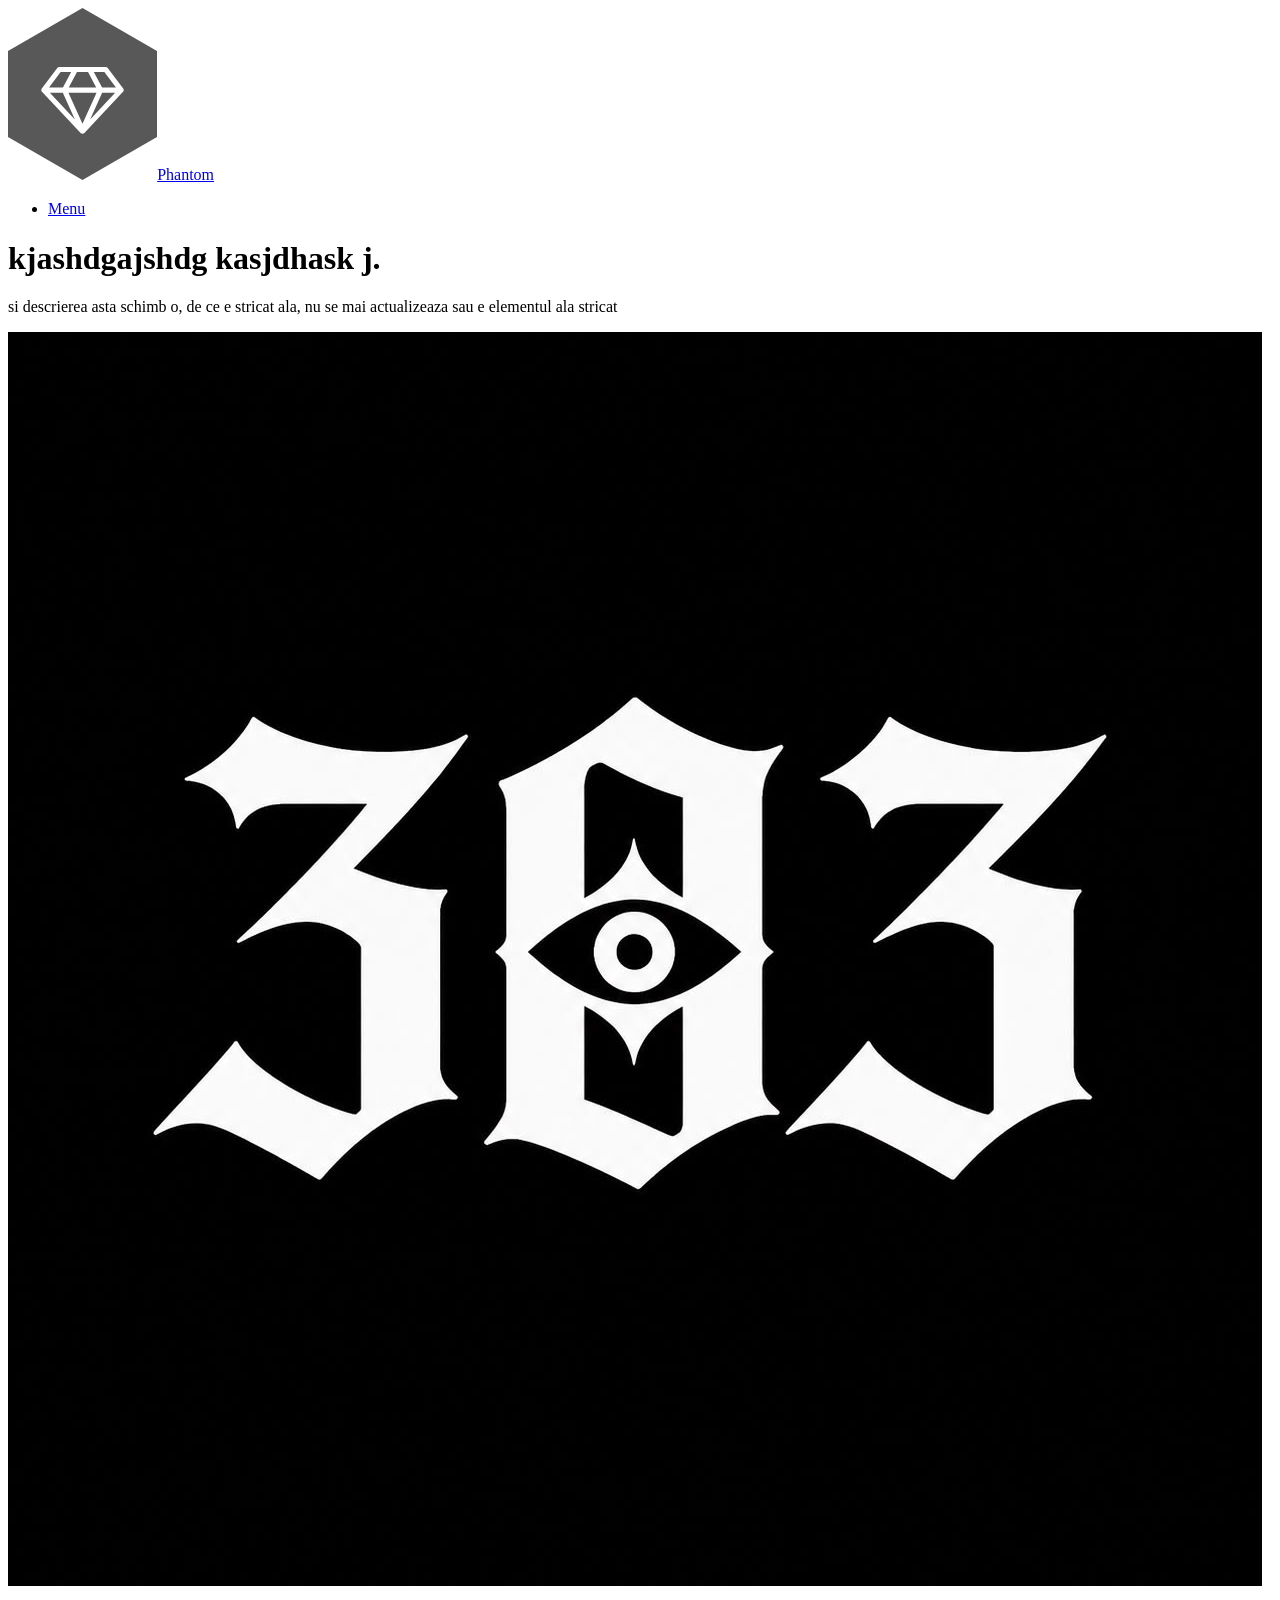
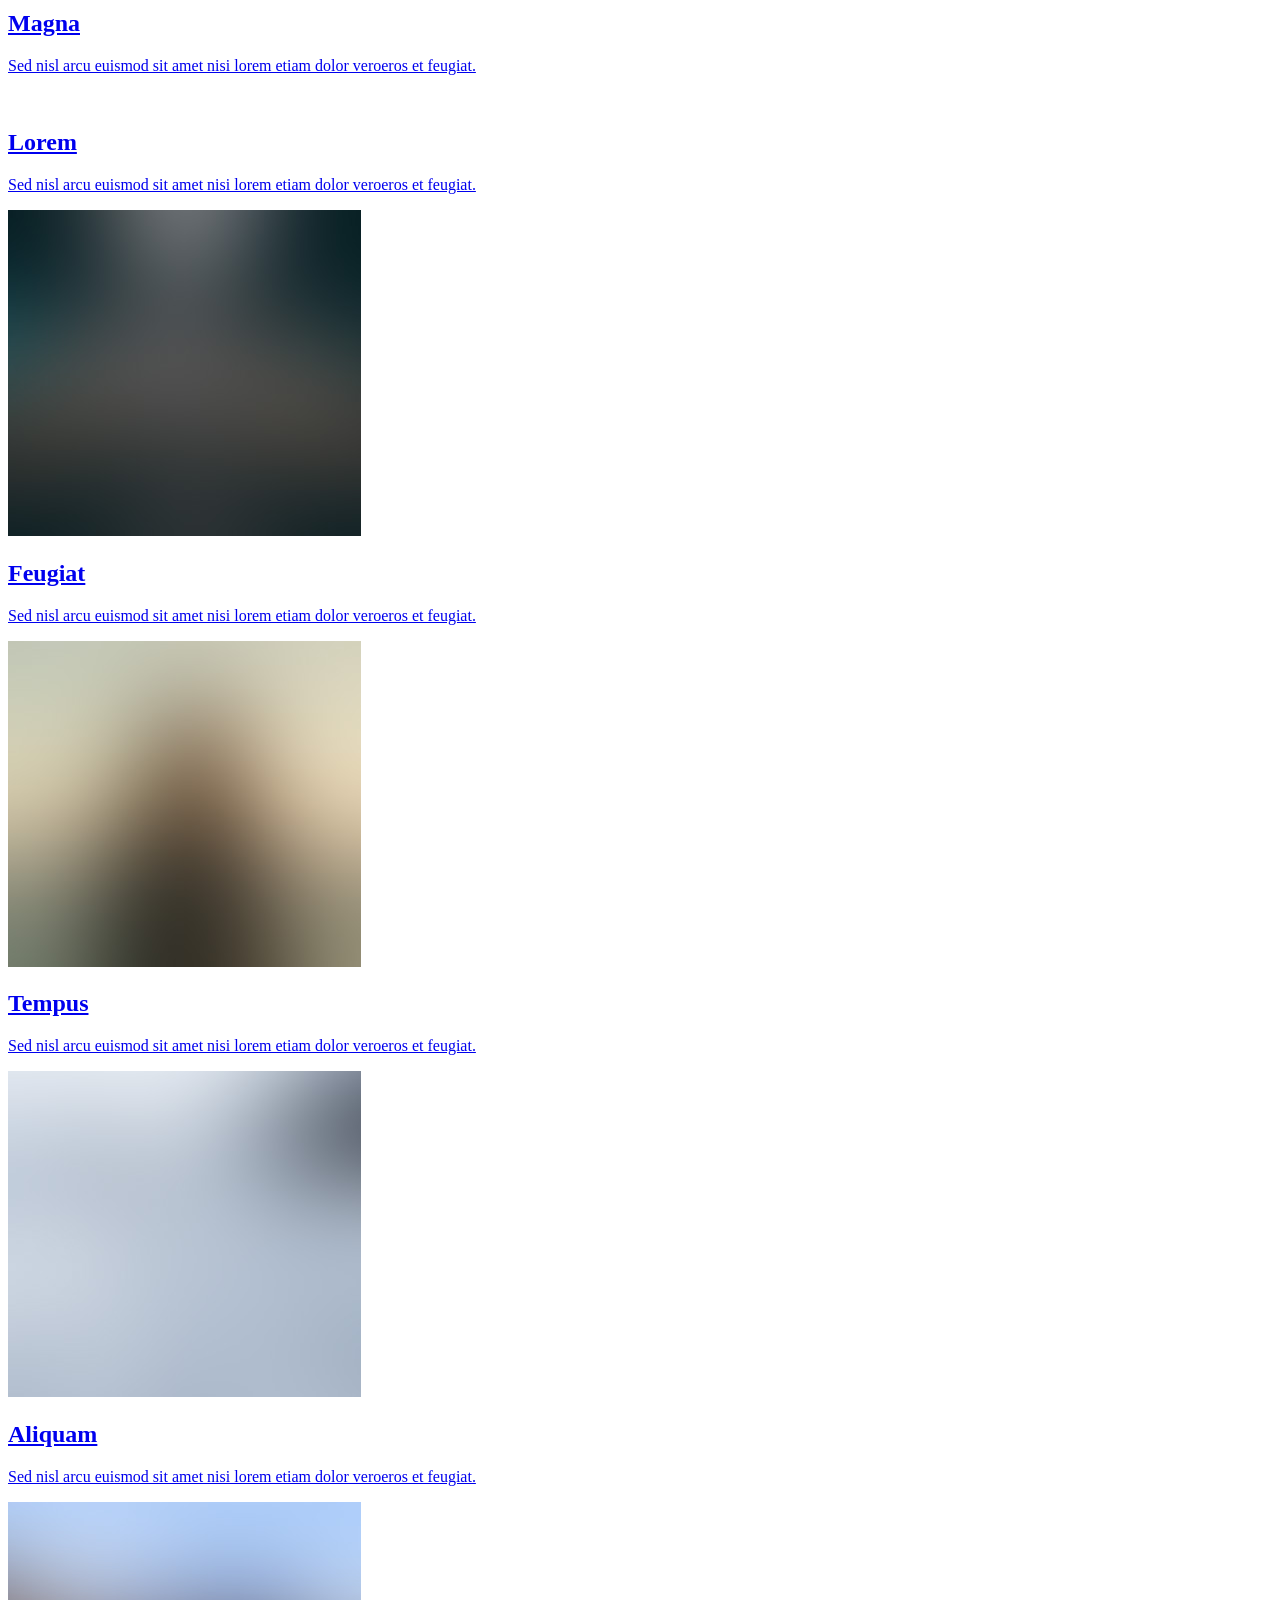
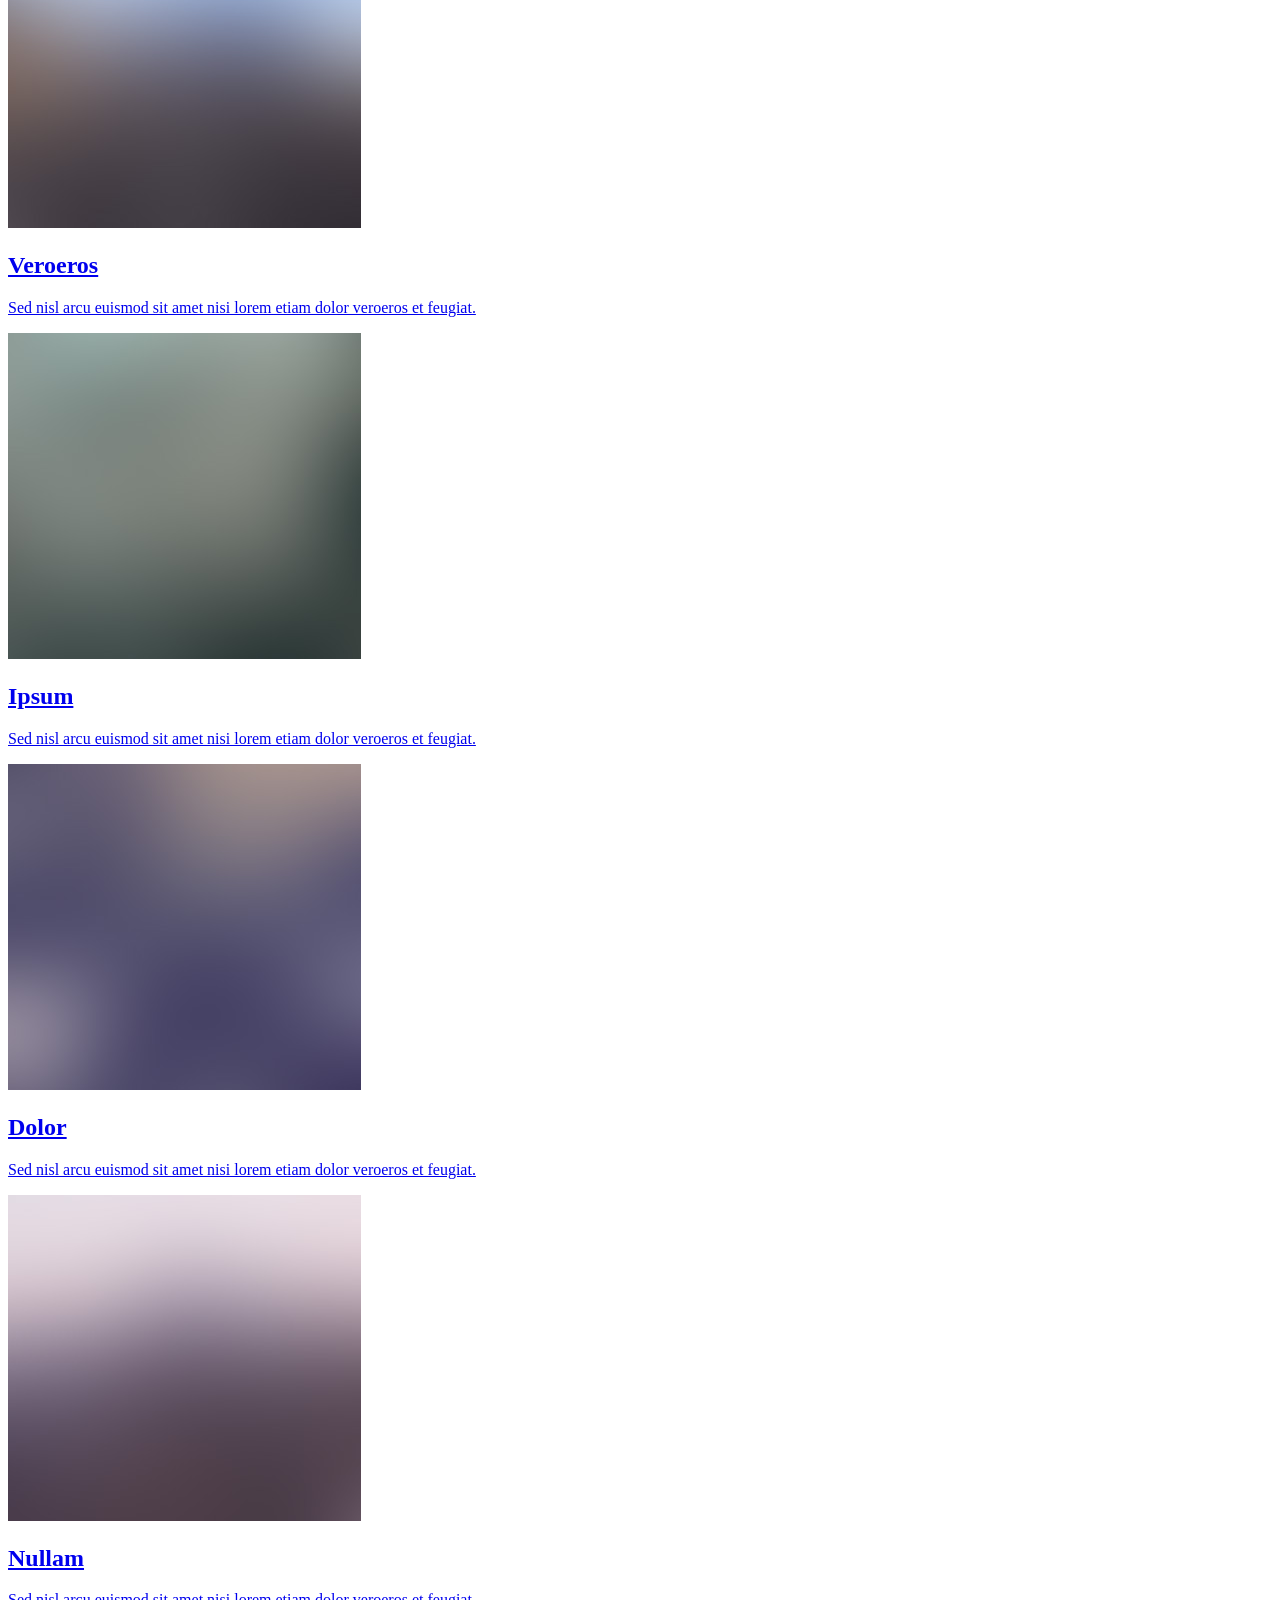
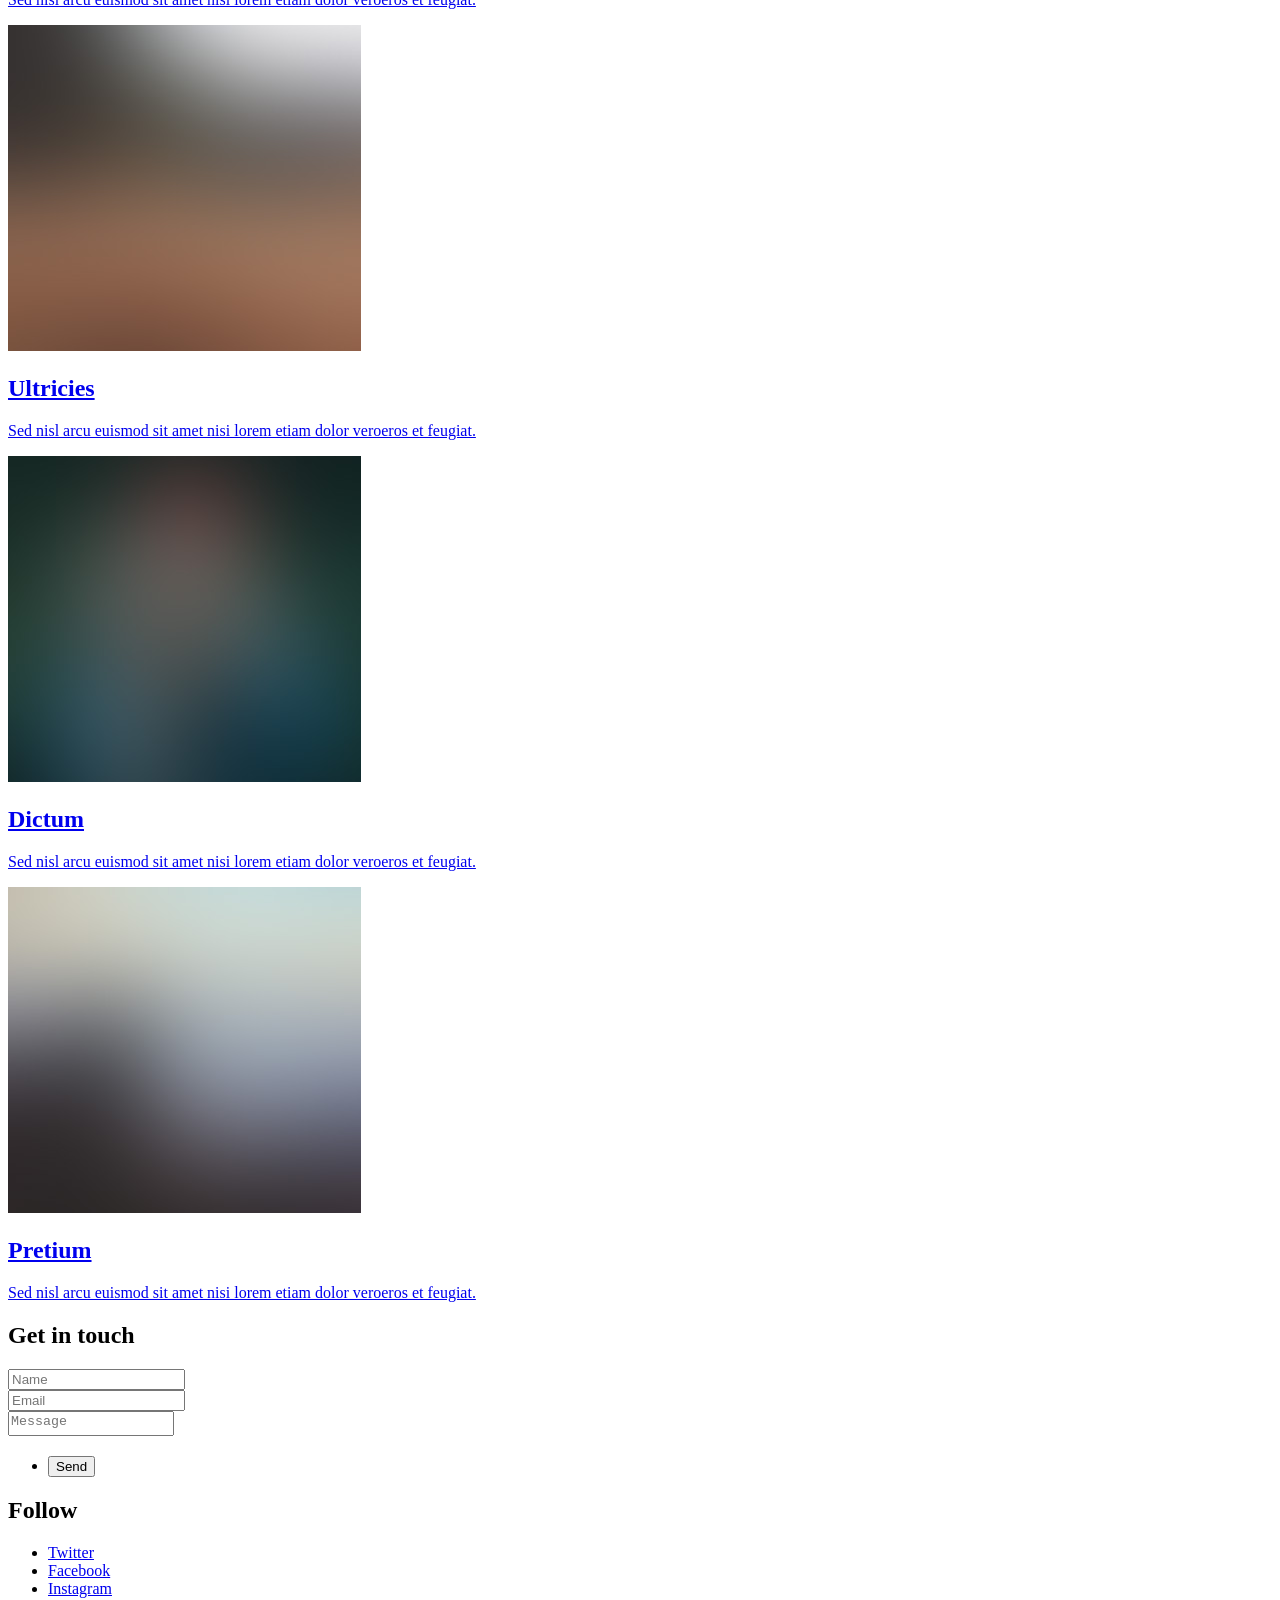
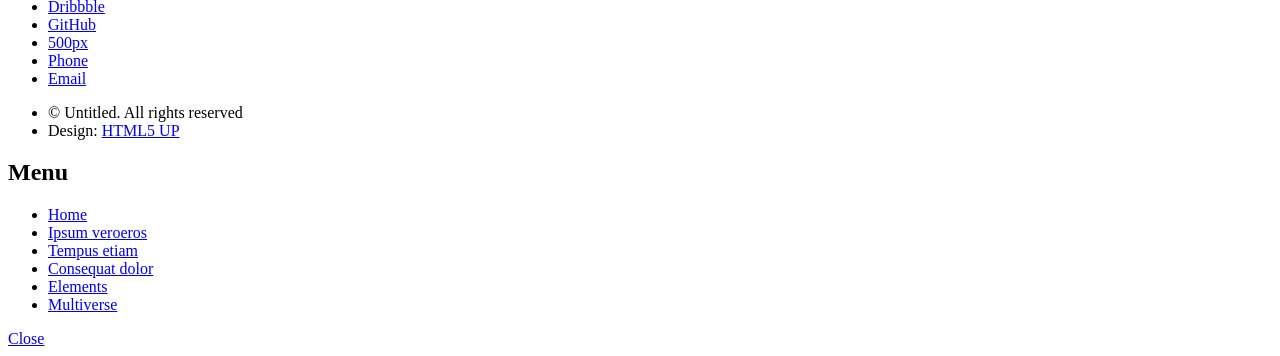
==== commit 48d0ca8c: "added one video for test" ====
--- a/index.html
+++ b/index.html
@@ -52,17 +52,17 @@
 					<div id="main">
 						<div class="inner">
 							<header>
-								<h1>rasa matii de ce e ala stricat veris</a>.</h1>
+								<h1>kjashdgajshdg kasjdhask j</a>.</h1>
 								<p>
 									si descrierea asta schimb o, de ce e stricat ala, nu se mai actualizeaza sau e elementul ala stricat
 								</p>
 							</header>
 							<section class="tiles">
-								<article class="style1">
-									<span class="image">
-										<img src="images/pic01.jpg" alt="" />
-									</span>
-									<a href="generic.html">
+								<article class="style7">
+									<span class="image">
+										<img src="images\3o3.jpeg" alt="" />
+									</span>
+									<a href="multiverse\3o3.html">
 										<h2>Magna</h2>
 										<div class="content">
 											<p>Sed nisl arcu euismod sit amet nisi lorem etiam dolor veroeros et feugiat.</p>
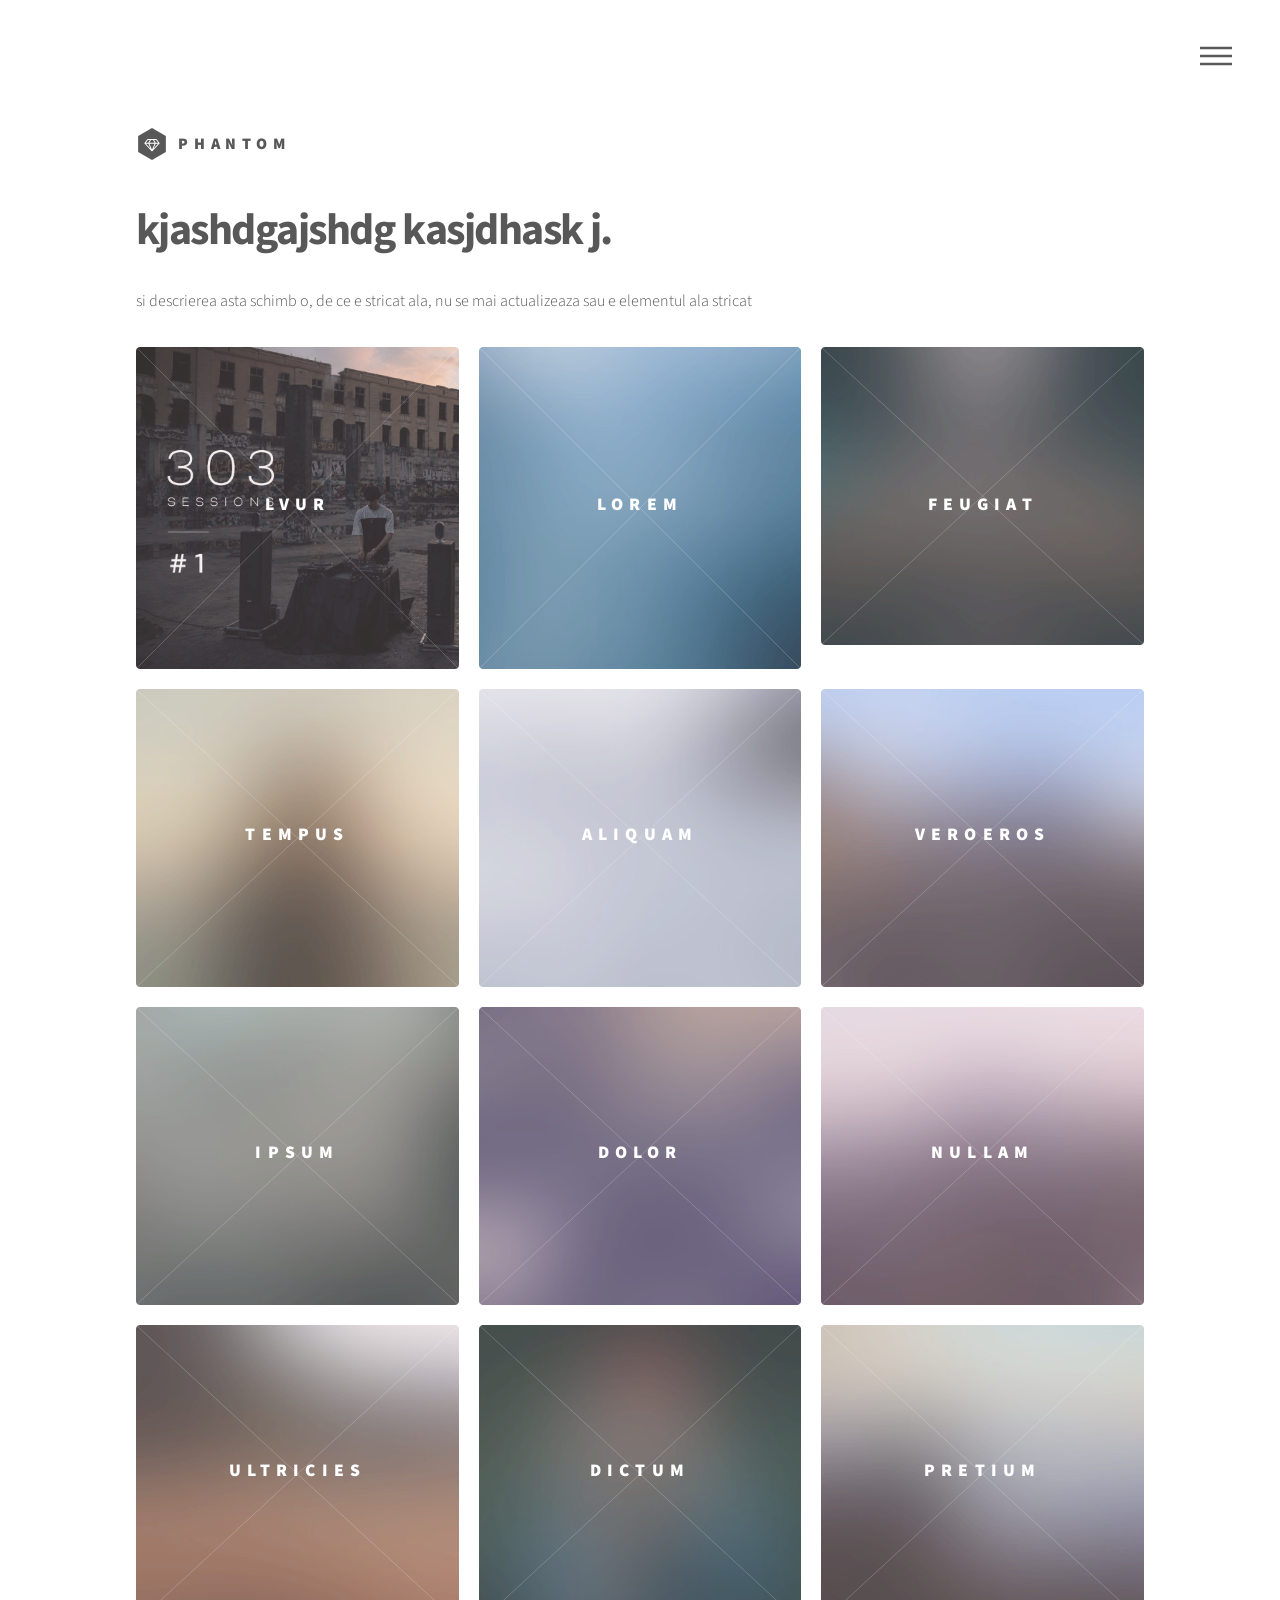
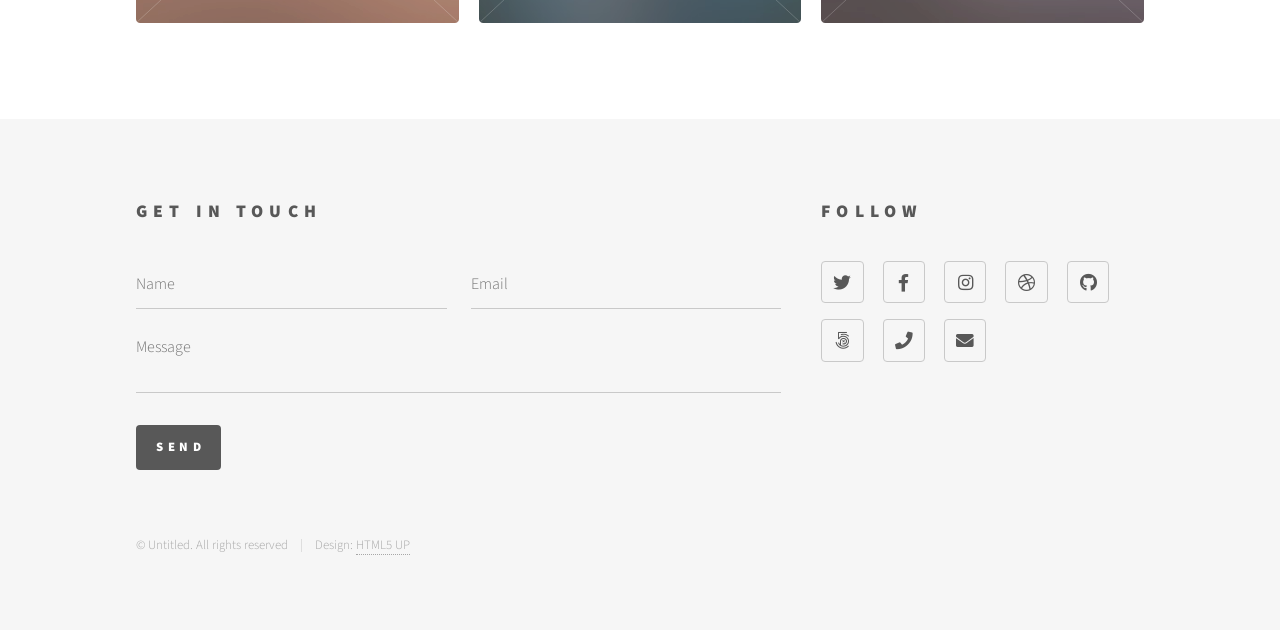
==== commit 28bd702a: "uppdated laur fabrica abandonata" ====
--- a/index.html
+++ b/index.html
@@ -58,18 +58,18 @@
 								</p>
 							</header>
 							<section class="tiles">
-								<article class="style7">
-									<span class="image">
-										<img src="images\3o3.jpeg" alt="" />
+								<article class="style1">
+									<span class="image">
+										<img src="images\thumbnail.jpeg" alt="" />
 									</span>
 									<a href="multiverse\3o3.html">
-										<h2>Magna</h2>
-										<div class="content">
-											<p>Sed nisl arcu euismod sit amet nisi lorem etiam dolor veroeros et feugiat.</p>
-										</div>
-									</a>
-								</article>
-								<article class="style2">
+										<h2>LVUR</h2>
+										<div class="content">
+											<p>LVUR - Abandoned Factory</p>
+										</div>
+									</a>
+								</article>
+								<article class="style1">
 									<span class="image">
 										<img src="images/pic02.jpg" alt="" />
 									</span>
@@ -80,7 +80,7 @@
 										</div>
 									</a>
 								</article>
-								<article class="style3">
+								<article class="style1">
 									<span class="image">
 										<img src="images/pic03.jpg" alt="" />
 									</span>
@@ -91,7 +91,7 @@
 										</div>
 									</a>
 								</article>
-								<article class="style4">
+								<article class="style1">
 									<span class="image">
 										<img src="images/pic04.jpg" alt="" />
 									</span>
@@ -102,7 +102,7 @@
 										</div>
 									</a>
 								</article>
-								<article class="style5">
+								<article class="style1">
 									<span class="image">
 										<img src="images/pic05.jpg" alt="" />
 									</span>
@@ -113,7 +113,7 @@
 										</div>
 									</a>
 								</article>
-								<article class="style6">
+								<article class="style1">
 									<span class="image">
 										<img src="images/pic06.jpg" alt="" />
 									</span>
@@ -124,7 +124,7 @@
 										</div>
 									</a>
 								</article>
-								<article class="style2">
+								<article class="style1">
 									<span class="image">
 										<img src="images/pic07.jpg" alt="" />
 									</span>
@@ -135,7 +135,7 @@
 										</div>
 									</a>
 								</article>
-								<article class="style3">
+								<article class="style1">
 									<span class="image">
 										<img src="images/pic08.jpg" alt="" />
 									</span>
@@ -157,7 +157,7 @@
 										</div>
 									</a>
 								</article>
-								<article class="style5">
+								<article class="style1">
 									<span class="image">
 										<img src="images/pic10.jpg" alt="" />
 									</span>
@@ -168,7 +168,7 @@
 										</div>
 									</a>
 								</article>
-								<article class="style6">
+								<article class="style1">
 									<span class="image">
 										<img src="images/pic11.jpg" alt="" />
 									</span>
@@ -179,7 +179,7 @@
 										</div>
 									</a>
 								</article>
-								<article class="style4">
+								<article class="style1">
 									<span class="image">
 										<img src="images/pic12.jpg" alt="" />
 									</span>
--- a/assets/css/main.css
+++ b/assets/css/main.css
@@ -2572,7 +2572,7 @@
 		-webkit-flex-wrap: wrap;
 		-ms-flex-wrap: wrap;
 		flex-wrap: wrap;
-		postiion: relative;
+		position: relative;
 		margin: -2.5em 0 0 -2.5em;
 	}
 
@@ -2706,11 +2706,11 @@
 					}
 
 			.tiles article.style1 > .image:before {
-				background-color: #f2849e;
+				background-color: #eed4d848;
 			}
 
 			.tiles article.style2 > .image:before {
-				background-color: #7ecaf6;
+				background-color: #00080c;
 			}
 
 			.tiles article.style3 > .image:before {
@@ -2738,7 +2738,7 @@
 
 				body:not(.is-touch) .tiles article:hover > .image:before {
 					background-color: #333333;
-					opacity: 0.35;
+					opacity: 0.8;
 				}
 
 				body:not(.is-touch) .tiles article:hover > .image:after {
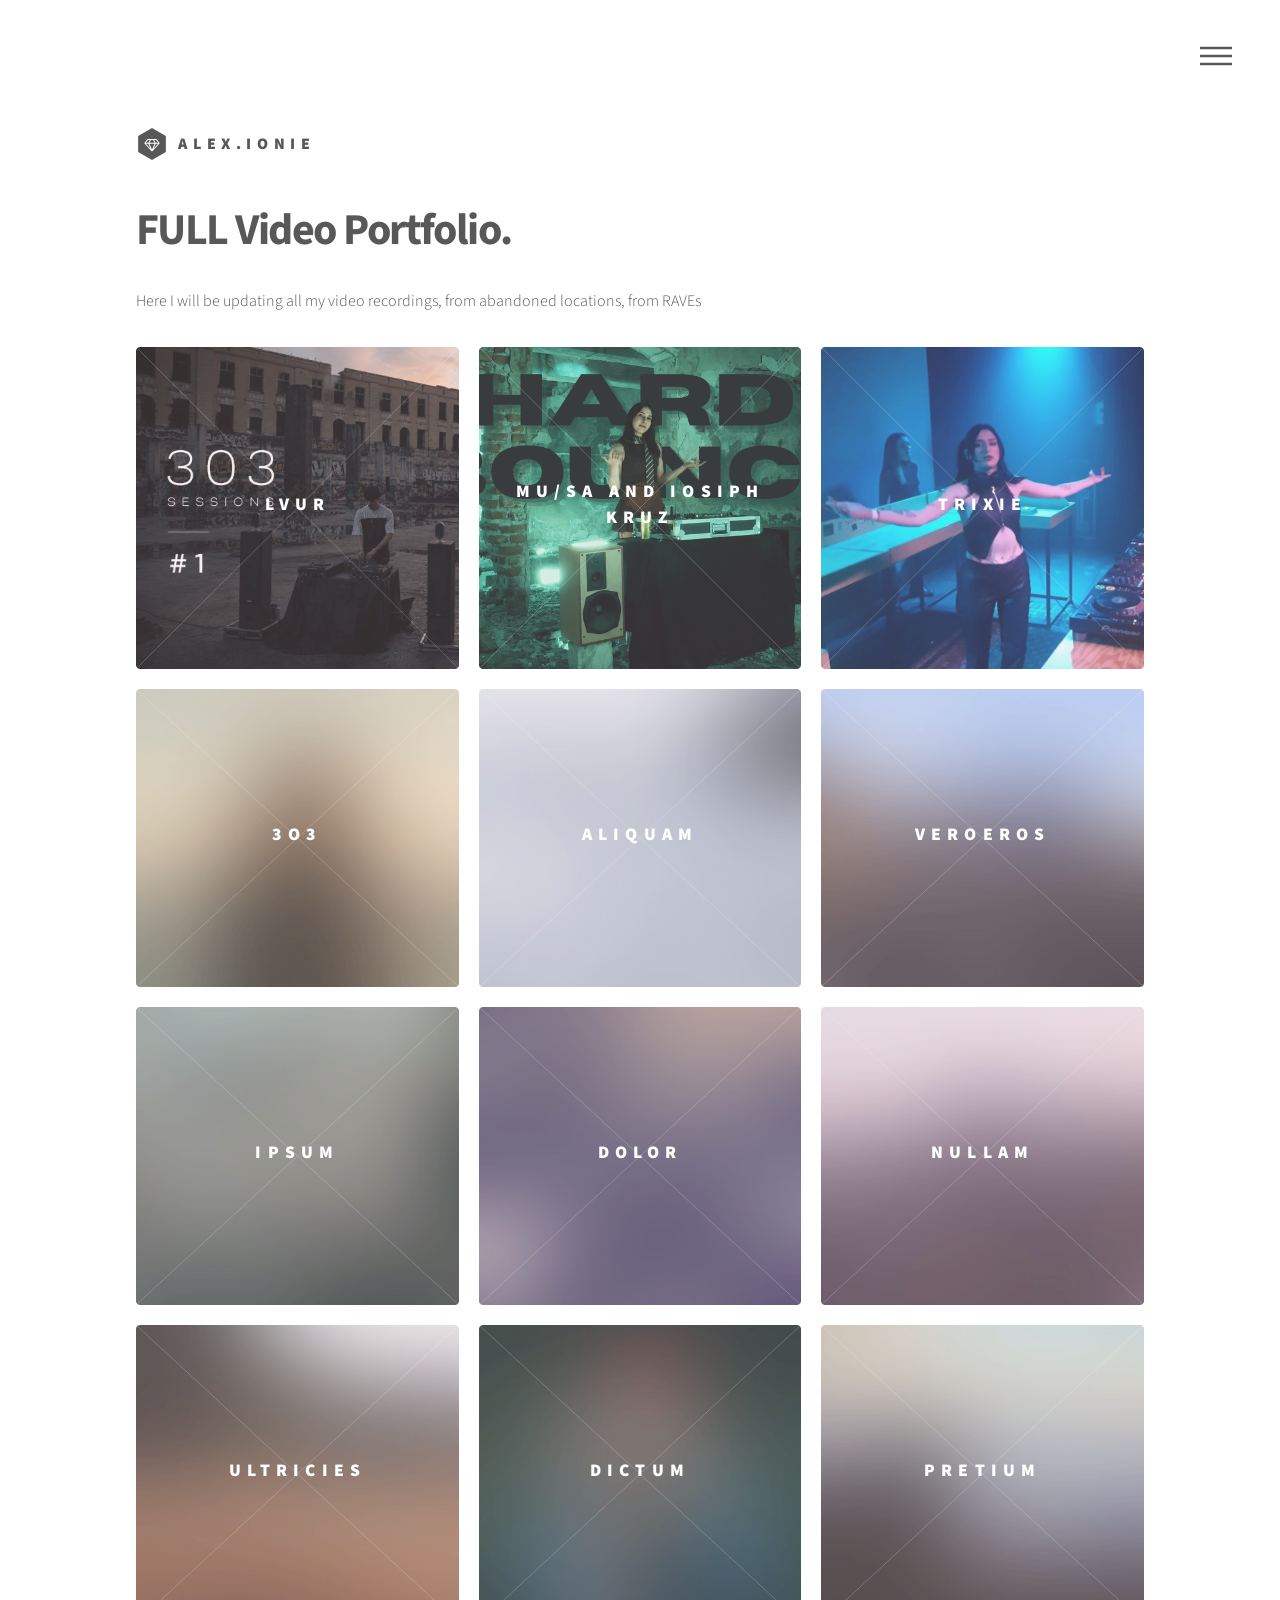
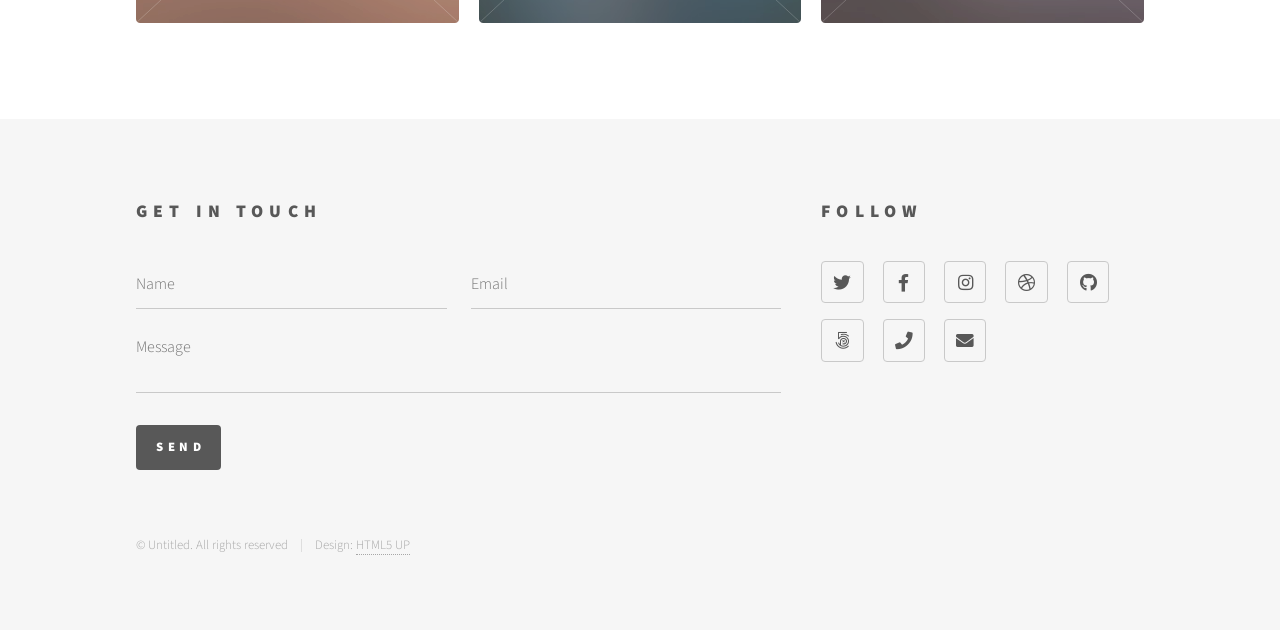
==== commit 7829ce4b: "added abandoned mill, added trixie started 3o3 , test for tiktok embedded" ====
--- a/index.html
+++ b/index.html
@@ -22,7 +22,7 @@
 
 							<!-- Logo -->
 								<a href="index.html" class="logo">
-									<span class="symbol"><img src="images/logo.svg" alt="" /></span><span class="title">Phantom</span>
+									<span class="symbol"><img src="images/logo.svg" alt="" /></span><span class="title">alex.ionie</span>
 								</a>
 
 							<!-- Nav -->
@@ -44,7 +44,6 @@
 							<li><a href="generic.html">Tempus etiam</a></li>
 							<li><a href="generic.html">Consequat dolor</a></li>
 							<li><a href="elements.html">Elements</a></li>
-							<li><a href="multiverse/index.html">Multiverse</a></li>
 						</ul>
 					</nav>
 
@@ -52,9 +51,9 @@
 					<div id="main">
 						<div class="inner">
 							<header>
-								<h1>kjashdgajshdg kasjdhask j</a>.</h1>
+								<h1>FULL Video Portfolio</a>.</h1>
 								<p>
-									si descrierea asta schimb o, de ce e stricat ala, nu se mai actualizeaza sau e elementul ala stricat
+									Here I will be updating all my video recordings, from abandoned locations, from RAVEs 
 								</p>
 							</header>
 							<section class="tiles">
@@ -62,32 +61,32 @@
 									<span class="image">
 										<img src="images\thumbnail.jpeg" alt="" />
 									</span>
-									<a href="multiverse\3o3.html">
+									<a href="gallery/laur-fabrica.html">
 										<h2>LVUR</h2>
 										<div class="content">
-											<p>LVUR - Abandoned Factory</p>
-										</div>
-									</a>
-								</article>
-								<article class="style1">
-									<span class="image">
-										<img src="images/pic02.jpg" alt="" />
-									</span>
-									<a href="generic.html">
-										<h2>Lorem</h2>
-										<div class="content">
-											<p>Sed nisl arcu euismod sit amet nisi lorem etiam dolor veroeros et feugiat.</p>
-										</div>
-									</a>
-								</article>
-								<article class="style1">
-									<span class="image">
-										<img src="images/pic03.jpg" alt="" />
-									</span>
-									<a href="generic.html">
-										<h2>Feugiat</h2>
-										<div class="content">
-											<p>Sed nisl arcu euismod sit amet nisi lorem etiam dolor veroeros et feugiat.</p>
+											<p>Abandoned Factory</p>
+										</div>
+									</a>
+								</article>
+								<article class="style1">
+									<span class="image">
+										<img src="images/musathumbnail.png" alt="" />
+									</span>
+									<a href="gallery/moara-abandonata.html">
+										<h2>MU/SA and IOSIPH KRUZ</h2>
+										<div class="content">
+											<p>Abandoned Mill</p>
+										</div>
+									</a>
+								</article>
+								<article class="style1">
+									<span class="image">
+										<img src="images/trixie thumbnail.png" alt="" />
+									</span>
+									<a href="gallery\trixie-grayzone-13Mar.html">
+										<h2>Trixie</h2>
+										<div class="content">
+											<p>Grayzone - 13.03.2026</p>
 										</div>
 									</a>
 								</article>
@@ -95,10 +94,10 @@
 									<span class="image">
 										<img src="images/pic04.jpg" alt="" />
 									</span>
-									<a href="generic.html">
-										<h2>Tempus</h2>
-										<div class="content">
-											<p>Sed nisl arcu euismod sit amet nisi lorem etiam dolor veroeros et feugiat.</p>
+									<a href="gallery\3o3-11Jul.html">
+										<h2>3o3</h2>
+										<div class="content">
+											<p>All videos from 3o3Division 11.07</p>
 										</div>
 									</a>
 								</article>
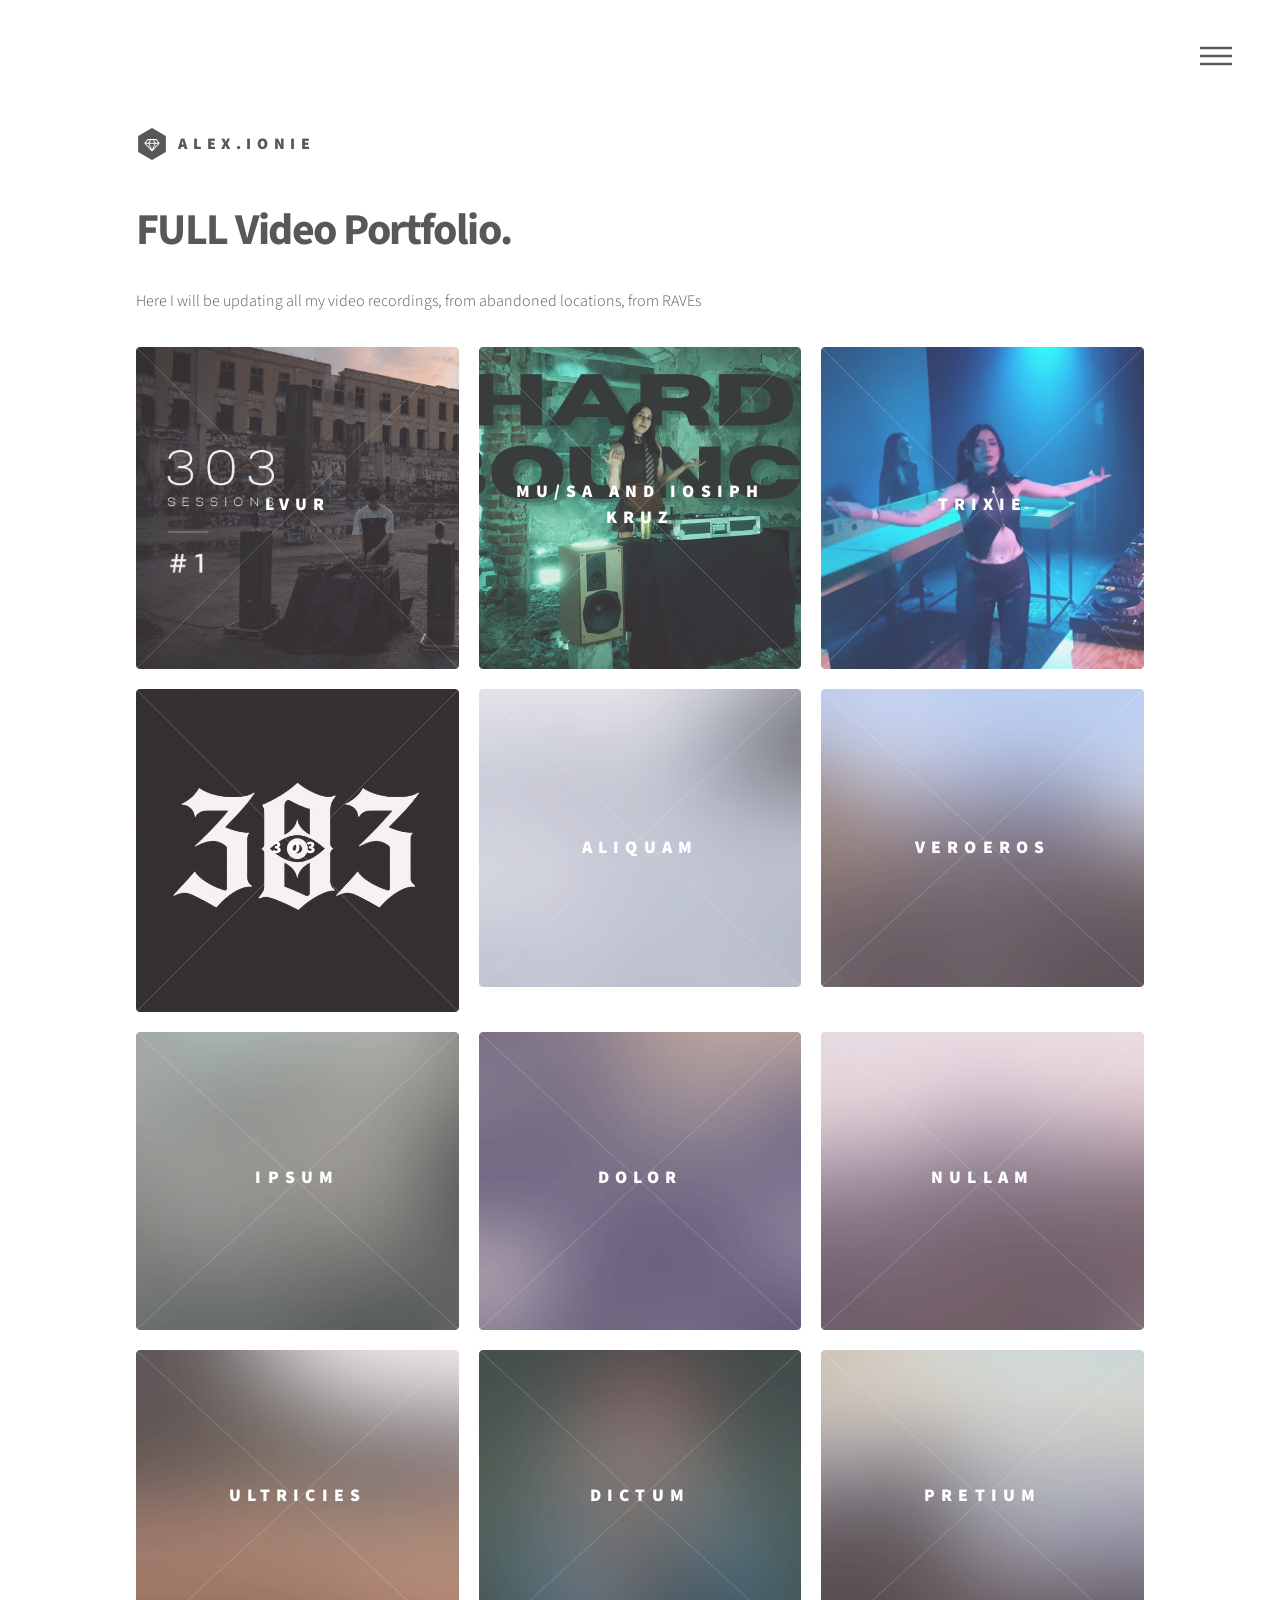
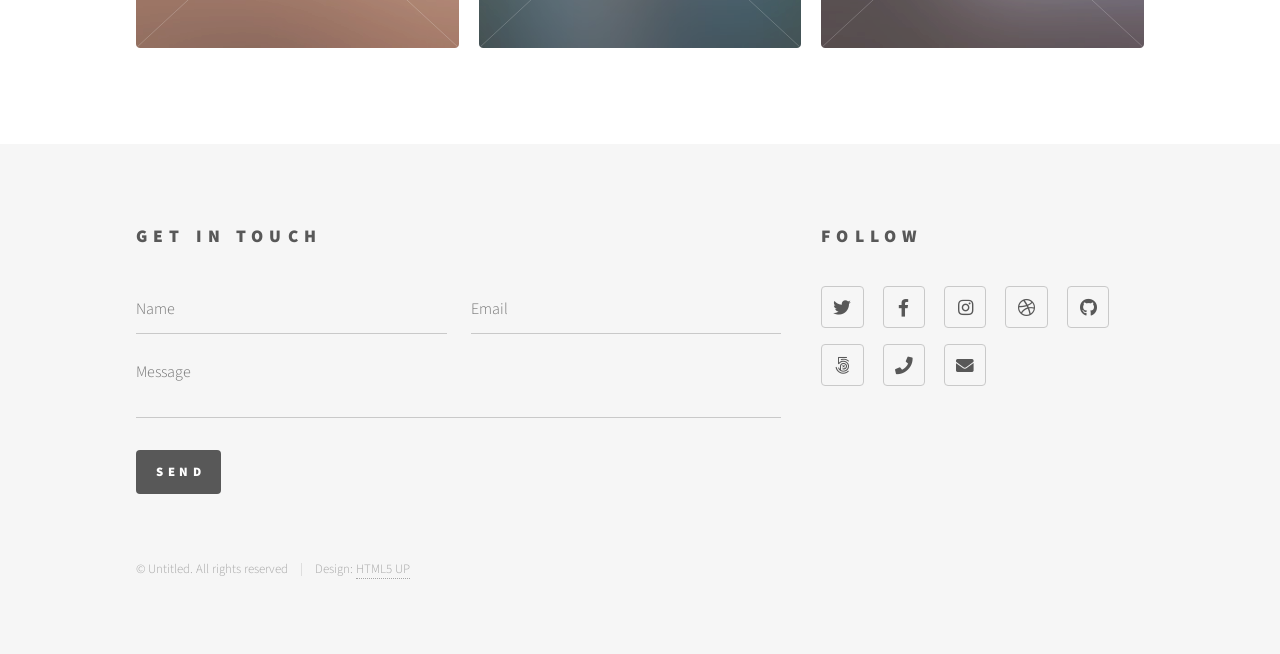
==== commit 0de10550: "removedd tiktok, doesnt work. try with instagram embeddd" ====
--- a/index.html
+++ b/index.html
@@ -92,7 +92,7 @@
 								</article>
 								<article class="style1">
 									<span class="image">
-										<img src="images/pic04.jpg" alt="" />
+										<img src="images/3o3.jpeg" alt="" />
 									</span>
 									<a href="gallery\3o3-11Jul.html">
 										<h2>3o3</h2>
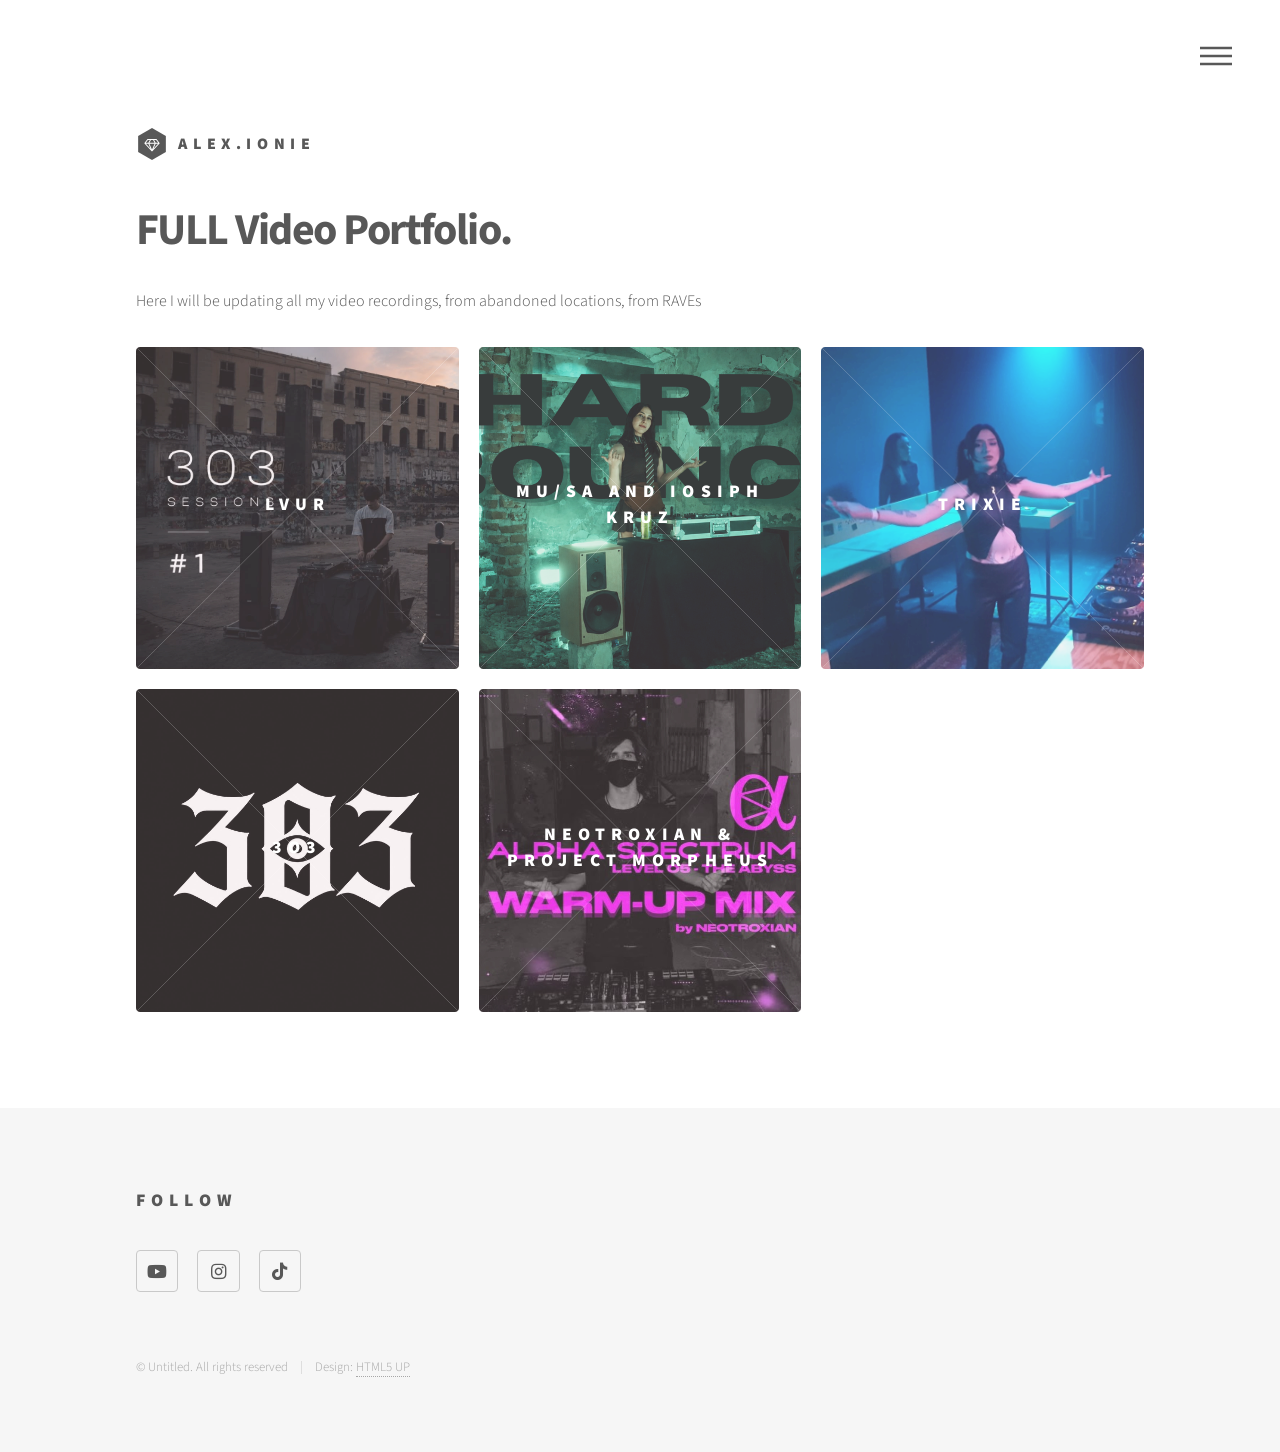
==== commit f4450880: "this should be all for now" ====
--- a/index.html
+++ b/index.html
@@ -40,10 +40,10 @@
 						<h2>Menu</h2>
 						<ul>
 							<li><a href="index.html">Home</a></li>
-							<li><a href="generic.html">Ipsum veroeros</a></li>
-							<li><a href="generic.html">Tempus etiam</a></li>
-							<li><a href="generic.html">Consequat dolor</a></li>
-							<li><a href="elements.html">Elements</a></li>
+							<li>Prices (coming soon..)</li>
+							<li>Equipment (coming soon..)</li>
+							<li>Bookings page (coming soon..)</li>
+						
 						</ul>
 					</nav>
 
@@ -103,92 +103,16 @@
 								</article>
 								<article class="style1">
 									<span class="image">
-										<img src="images/pic05.jpg" alt="" />
+										<img src="images/neotroxian.jpg" alt="" />
 									</span>
-									<a href="generic.html">
-										<h2>Aliquam</h2>
+									<a href="gallery/neotroxian-morpheus.html">
+										<h2>Neotroxian & Project Morpheus</h2>
 										<div class="content">
-											<p>Sed nisl arcu euismod sit amet nisi lorem etiam dolor veroeros et feugiat.</p>
+											<p>Abandoned School</p>
 										</div>
 									</a>
 								</article>
-								<article class="style1">
-									<span class="image">
-										<img src="images/pic06.jpg" alt="" />
-									</span>
-									<a href="generic.html">
-										<h2>Veroeros</h2>
-										<div class="content">
-											<p>Sed nisl arcu euismod sit amet nisi lorem etiam dolor veroeros et feugiat.</p>
-										</div>
-									</a>
-								</article>
-								<article class="style1">
-									<span class="image">
-										<img src="images/pic07.jpg" alt="" />
-									</span>
-									<a href="generic.html">
-										<h2>Ipsum</h2>
-										<div class="content">
-											<p>Sed nisl arcu euismod sit amet nisi lorem etiam dolor veroeros et feugiat.</p>
-										</div>
-									</a>
-								</article>
-								<article class="style1">
-									<span class="image">
-										<img src="images/pic08.jpg" alt="" />
-									</span>
-									<a href="generic.html">
-										<h2>Dolor</h2>
-										<div class="content">
-											<p>Sed nisl arcu euismod sit amet nisi lorem etiam dolor veroeros et feugiat.</p>
-										</div>
-									</a>
-								</article>
-								<article class="style1">
-									<span class="image">
-										<img src="images/pic09.jpg" alt="" />
-									</span>
-									<a href="generic.html">
-										<h2>Nullam</h2>
-										<div class="content">
-											<p>Sed nisl arcu euismod sit amet nisi lorem etiam dolor veroeros et feugiat.</p>
-										</div>
-									</a>
-								</article>
-								<article class="style1">
-									<span class="image">
-										<img src="images/pic10.jpg" alt="" />
-									</span>
-									<a href="generic.html">
-										<h2>Ultricies</h2>
-										<div class="content">
-											<p>Sed nisl arcu euismod sit amet nisi lorem etiam dolor veroeros et feugiat.</p>
-										</div>
-									</a>
-								</article>
-								<article class="style1">
-									<span class="image">
-										<img src="images/pic11.jpg" alt="" />
-									</span>
-									<a href="generic.html">
-										<h2>Dictum</h2>
-										<div class="content">
-											<p>Sed nisl arcu euismod sit amet nisi lorem etiam dolor veroeros et feugiat.</p>
-										</div>
-									</a>
-								</article>
-								<article class="style1">
-									<span class="image">
-										<img src="images/pic12.jpg" alt="" />
-									</span>
-									<a href="generic.html">
-										<h2>Pretium</h2>
-										<div class="content">
-											<p>Sed nisl arcu euismod sit amet nisi lorem etiam dolor veroeros et feugiat.</p>
-										</div>
-									</a>
-								</article>
+								
 							</section>
 						</div>
 					</div>
@@ -196,36 +120,14 @@
 				<!-- Footer -->
 					<footer id="footer">
 						<div class="inner">
-							<section>
-								<h2>Get in touch</h2>
-								<form method="post" action="#">
-									<div class="fields">
-										<div class="field half">
-											<input type="text" name="name" id="name" placeholder="Name" />
-										</div>
-										<div class="field half">
-											<input type="email" name="email" id="email" placeholder="Email" />
-										</div>
-										<div class="field">
-											<textarea name="message" id="message" placeholder="Message"></textarea>
-										</div>
-									</div>
-									<ul class="actions">
-										<li><input type="submit" value="Send" class="primary" /></li>
-									</ul>
-								</form>
-							</section>
+							
 							<section>
 								<h2>Follow</h2>
 								<ul class="icons">
-									<li><a href="#" class="icon brands style2 fa-twitter"><span class="label">Twitter</span></a></li>
-									<li><a href="#" class="icon brands style2 fa-facebook-f"><span class="label">Facebook</span></a></li>
-									<li><a href="#" class="icon brands style2 fa-instagram"><span class="label">Instagram</span></a></li>
-									<li><a href="#" class="icon brands style2 fa-dribbble"><span class="label">Dribbble</span></a></li>
-									<li><a href="#" class="icon brands style2 fa-github"><span class="label">GitHub</span></a></li>
-									<li><a href="#" class="icon brands style2 fa-500px"><span class="label">500px</span></a></li>
-									<li><a href="#" class="icon solid style2 fa-phone"><span class="label">Phone</span></a></li>
-									<li><a href="#" class="icon solid style2 fa-envelope"><span class="label">Email</span></a></li>
+									<li><a href="https://www.youtube.com/@alexionie" target="_blank" class="icon brands style2 fa-youtube"><span class="label">YouTube</span> </a></li>									
+									<li><a href="https://www.instagram.com/alex.ionie/" target="_blank" class="icon brands style2 fa-instagram"><span class="label">Instagram</span></a></li>
+									<li><a href="https://www.tiktok.com/@alex.ionie" target="_blank" class="icon brands style2 fa-tiktok"><span class="label">TikTok</span></a></li>
+									
 								</ul>
 							</section>
 							<ul class="copyright">
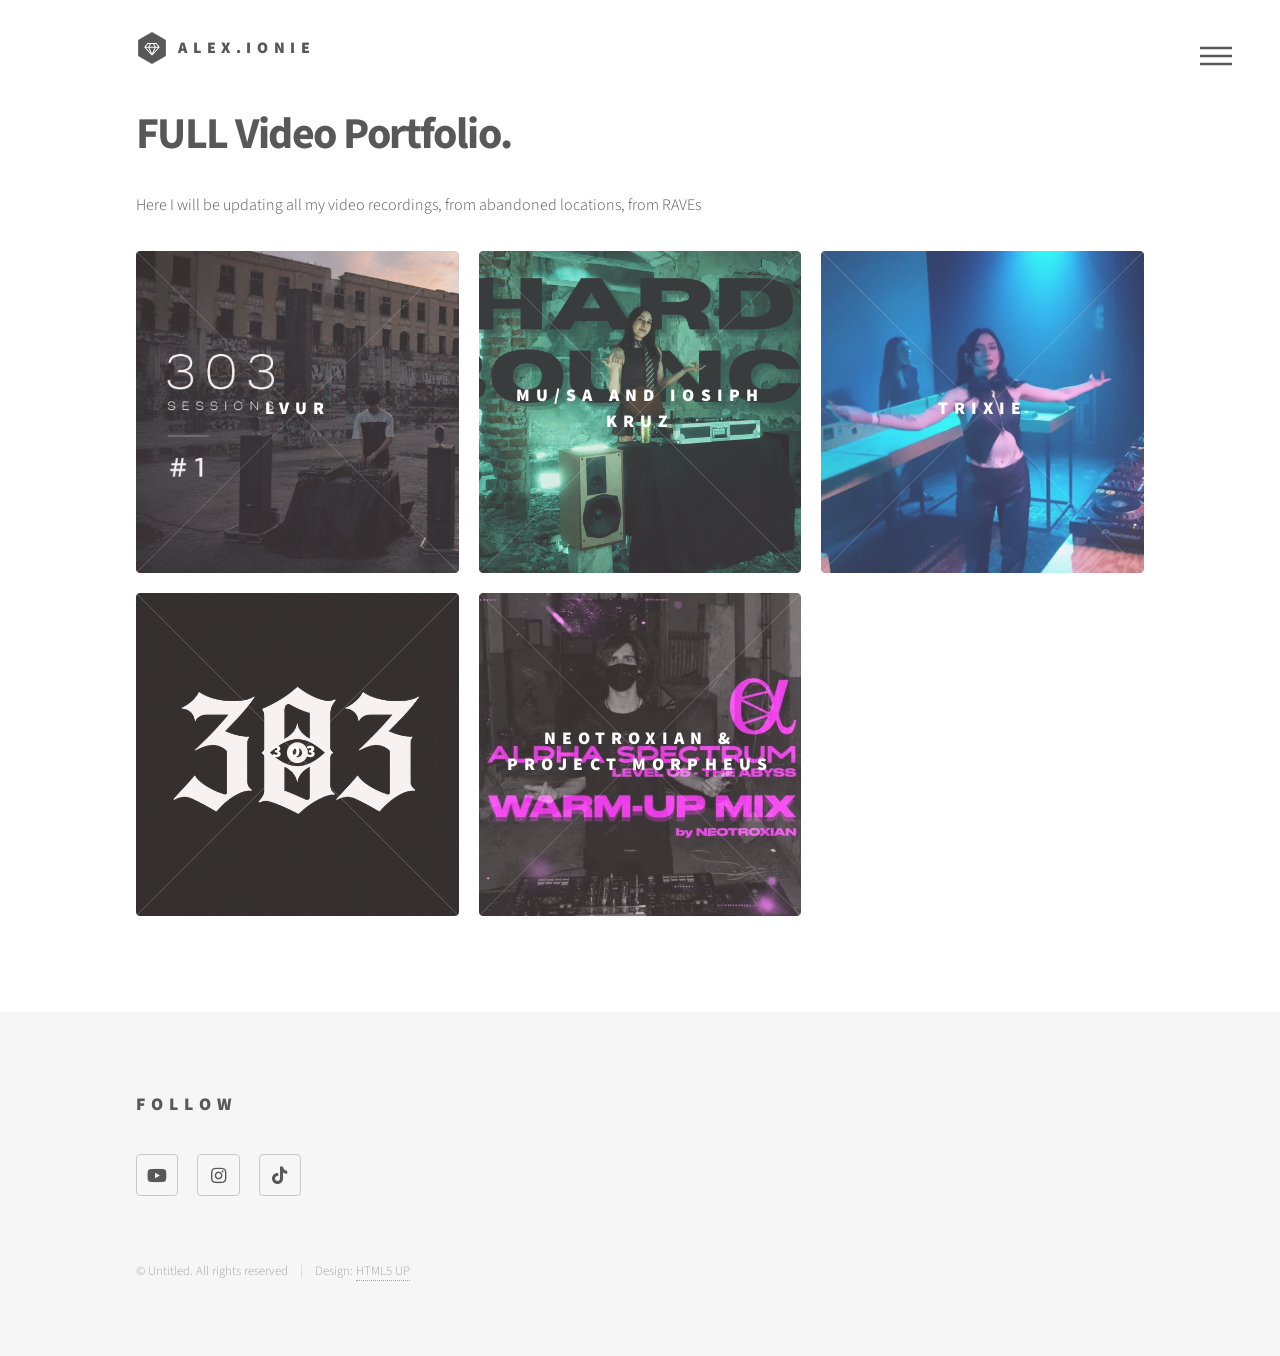
==== commit f98944c8: "added prices" ====
--- a/index.html
+++ b/index.html
@@ -6,7 +6,7 @@
 -->
 <html>
 	<head>
-		<title>Phantom by HTML5 UP</title>
+		<title>Multicam by @alex.ionie</title>
 		<meta charset="utf-8" />
 		<meta name="viewport" content="width=device-width, initial-scale=1, user-scalable=no" />
 		<link rel="stylesheet" href="assets/css/main.css" />
@@ -40,7 +40,7 @@
 						<h2>Menu</h2>
 						<ul>
 							<li><a href="index.html">Home</a></li>
-							<li>Prices (coming soon..)</li>
+							<li><a href="prices.html">Prices</a></li>
 							<li>Equipment (coming soon..)</li>
 							<li>Bookings page (coming soon..)</li>
 						
--- a/assets/css/main.css
+++ b/assets/css/main.css
@@ -2829,7 +2829,7 @@
 /* Header */
 
 	#header {
-		padding: 8em 0 0.1em 0 ;
+		padding: 2em 0 0.1em 0 ;
 	}
 
 		#header .logo {
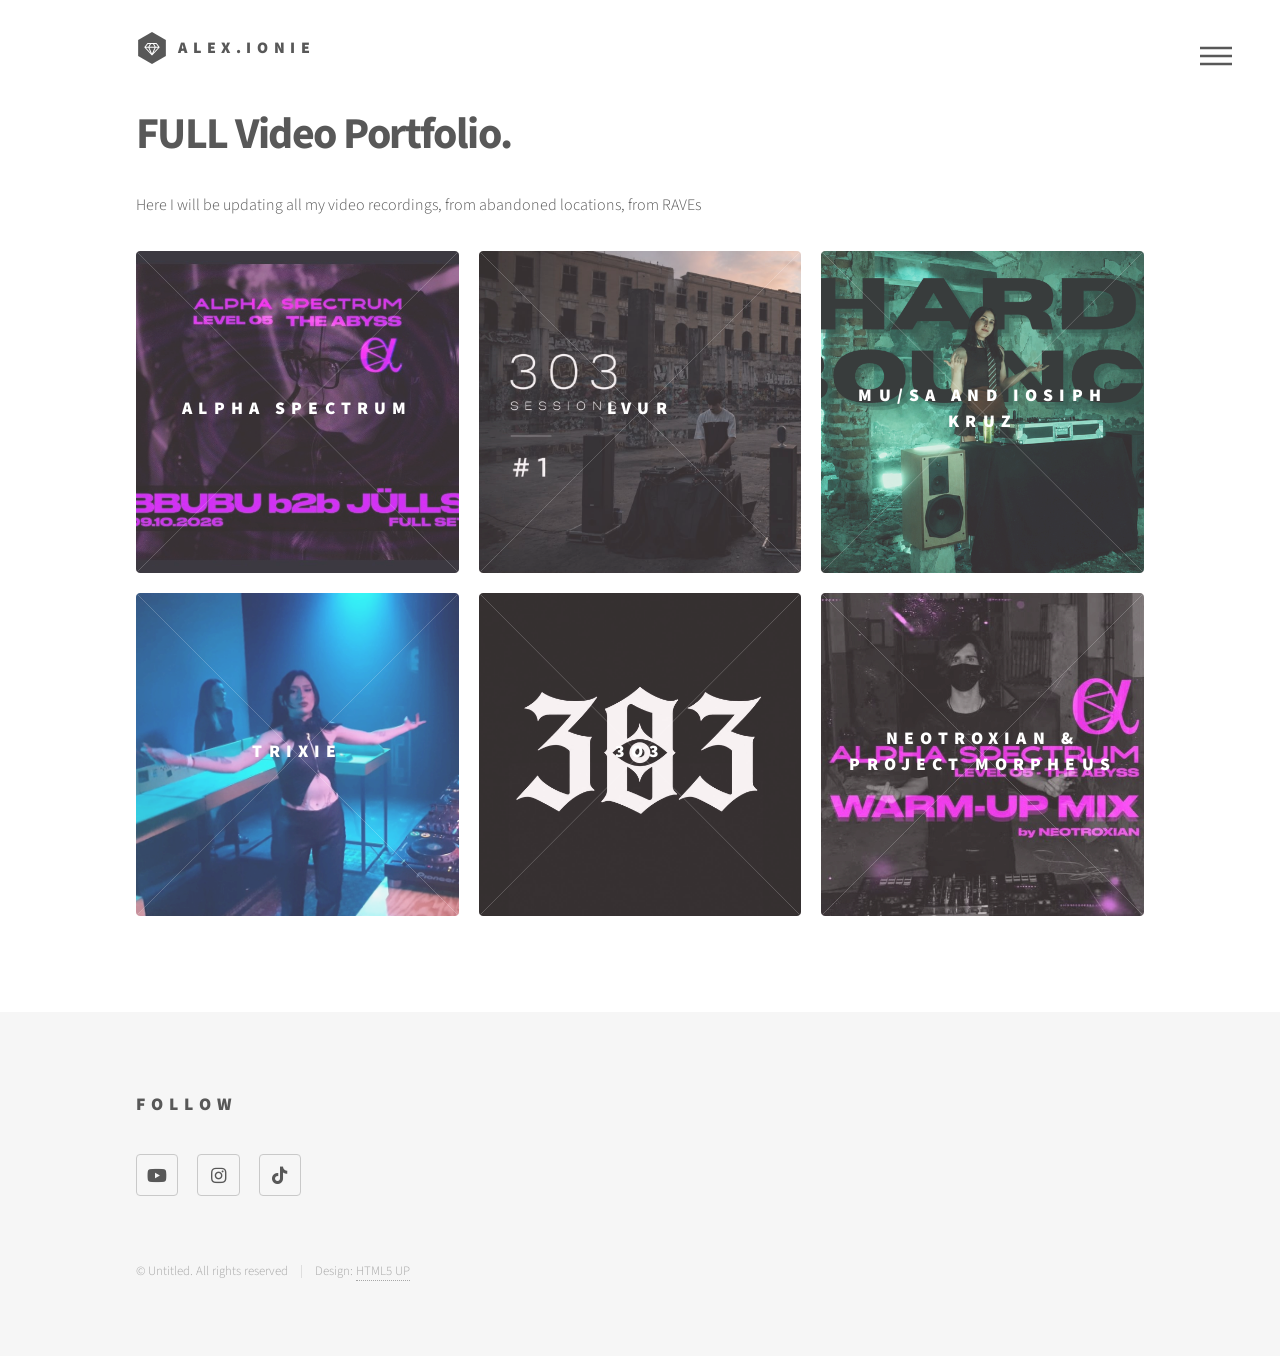
==== commit 26254b42: "added alpha spectrum 09.10" ====
--- a/index.html
+++ b/index.html
@@ -59,6 +59,17 @@
 							<section class="tiles">
 								<article class="style1">
 									<span class="image">
+										<img src="images/julls as.jpg" alt="" />
+									</span>
+									<a href="gallery/alphaspectrum-09Oct.html">
+										<h2>Alpha Spectrum</h2>
+										<div class="content">
+											<p>Full video sets from 09.10</p>
+										</div>
+									</a>
+								</article>
+								<article class="style1">
+									<span class="image">
 										<img src="images\thumbnail.jpeg" alt="" />
 									</span>
 									<a href="gallery/laur-fabrica.html">
@@ -113,6 +124,7 @@
 									</a>
 								</article>
 								
+								
 							</section>
 						</div>
 					</div>
--- a/assets/css/main.css
+++ b/assets/css/main.css
@@ -311,6 +311,77 @@
 	.align-right {
 		text-align: right;
 	}
+
+
+
+/* Table */
+/* Per hour / Full night switch */
+.price-toggle {
+	display: inline-flex;
+	margin-bottom: 12px;
+	border: 1px solid currentColor;
+	border-radius: 999px;
+	overflow: hidden;
+}
+.price-toggle button {
+	padding: 8px 18px;
+	border: 0;
+	background: transparent;
+	color: inherit;
+	font: inherit;
+	cursor: pointer;
+}
+.price-toggle button[aria-pressed="true"] {
+	background: currentColor;
+}
+.price-toggle button[aria-pressed="true"] span {
+	filter: invert(1);
+}
+
+/* Lets wide tables scroll sideways on phones */
+.table-scroll {
+	overflow-x: auto;
+	margin-bottom: 24px;
+}
+
+/* Packages table: packages as columns, features as rows */
+.packages-table {
+	min-width: 720px;
+}
+.packages-table thead th {
+	text-align: center;
+	font-size: 1.1em;
+}
+.packages-table tbody th {
+	text-align: left;
+	white-space: nowrap;
+}
+.packages-table tbody td {
+	text-align: center;
+	vertical-align: middle;
+}
+.packages-table .price-row td {
+	font-size: 1.25em;
+	font-weight: bold;
+}
+
+/* Shared */
+.price-table .price-note {
+	display: block;
+	font-size: 0.85em;
+	font-weight: normal;
+	opacity: 0.7;
+	white-space: normal;
+}
+.price-table .section-row td {
+	font-weight: bold;
+	padding-top: 18px;
+}
+.price-footer {
+	font-size: 0.9em;
+	opacity: 0.8;
+}
+
 
 /* Row */
 
@@ -2391,17 +2462,35 @@
 			table tbody tr:nth-child(2n + 1) {
 				background-color: rgba(144, 144, 144, 0.075);
 			}
-
+		
+		
 		table td {
 			padding: 0.75em 0.75em;
-		}
+			text-align: center;
+				white-space: nowrap;
+		}
+			table td:first-child{
+				text-align: left;
+			} 
+
+		table tc {
+			padding: 0.75em 0.75em;
+			text-align: center;
+				white-space: nowrap;
+		}
+			table td:first-child{
+				text-align: left;
+			} 
 
 		table th {
 			font-size: 0.9em;
 			font-weight: 900;
 			padding: 0 0.75em 0.75em 0.75em;
-			text-align: left;
-		}
+			text-align: center;
+		}
+			table th:first-child{
+				text-align: left;
+			} 
 
 		table thead {
 			border-bottom: solid 2px #c9c9c9;
@@ -2436,6 +2525,23 @@
 			table.alt tfoot {
 				border-top: 0;
 			}
+
+		/* Price table: keep price columns compact and on the center, give Description the room */
+			
+			.price-table td:nth-child(n+3) { width: 1%; }
+			.price-table tfoot td { text-align: left !important; white-space: normal !important; }
+
+			@media screen and (max-width: 736px) {
+				/* Table gets wider than the phone screen: swipe sideways to see the prices */
+				.price-table { min-width: 40em; font-size: 0.9em; }
+				.price-table th:nth-child(1),
+				.price-table td:nth-child(1) { width: 8em; }
+				.price-table th:nth-child(2),
+				.price-table td:nth-child(2) { min-width: 17em; }
+				.price-table th, .price-table td { padding-left: 0.5em; padding-right: 0.5em; }
+			}
+			.swipe-hint { display: none; font-size: 0.8em; opacity: 0.7; margin: 0 0 0.5em; }
+			@media screen and (max-width: 736px) { .swipe-hint { display: block; } }
 
 /* Button */
 
